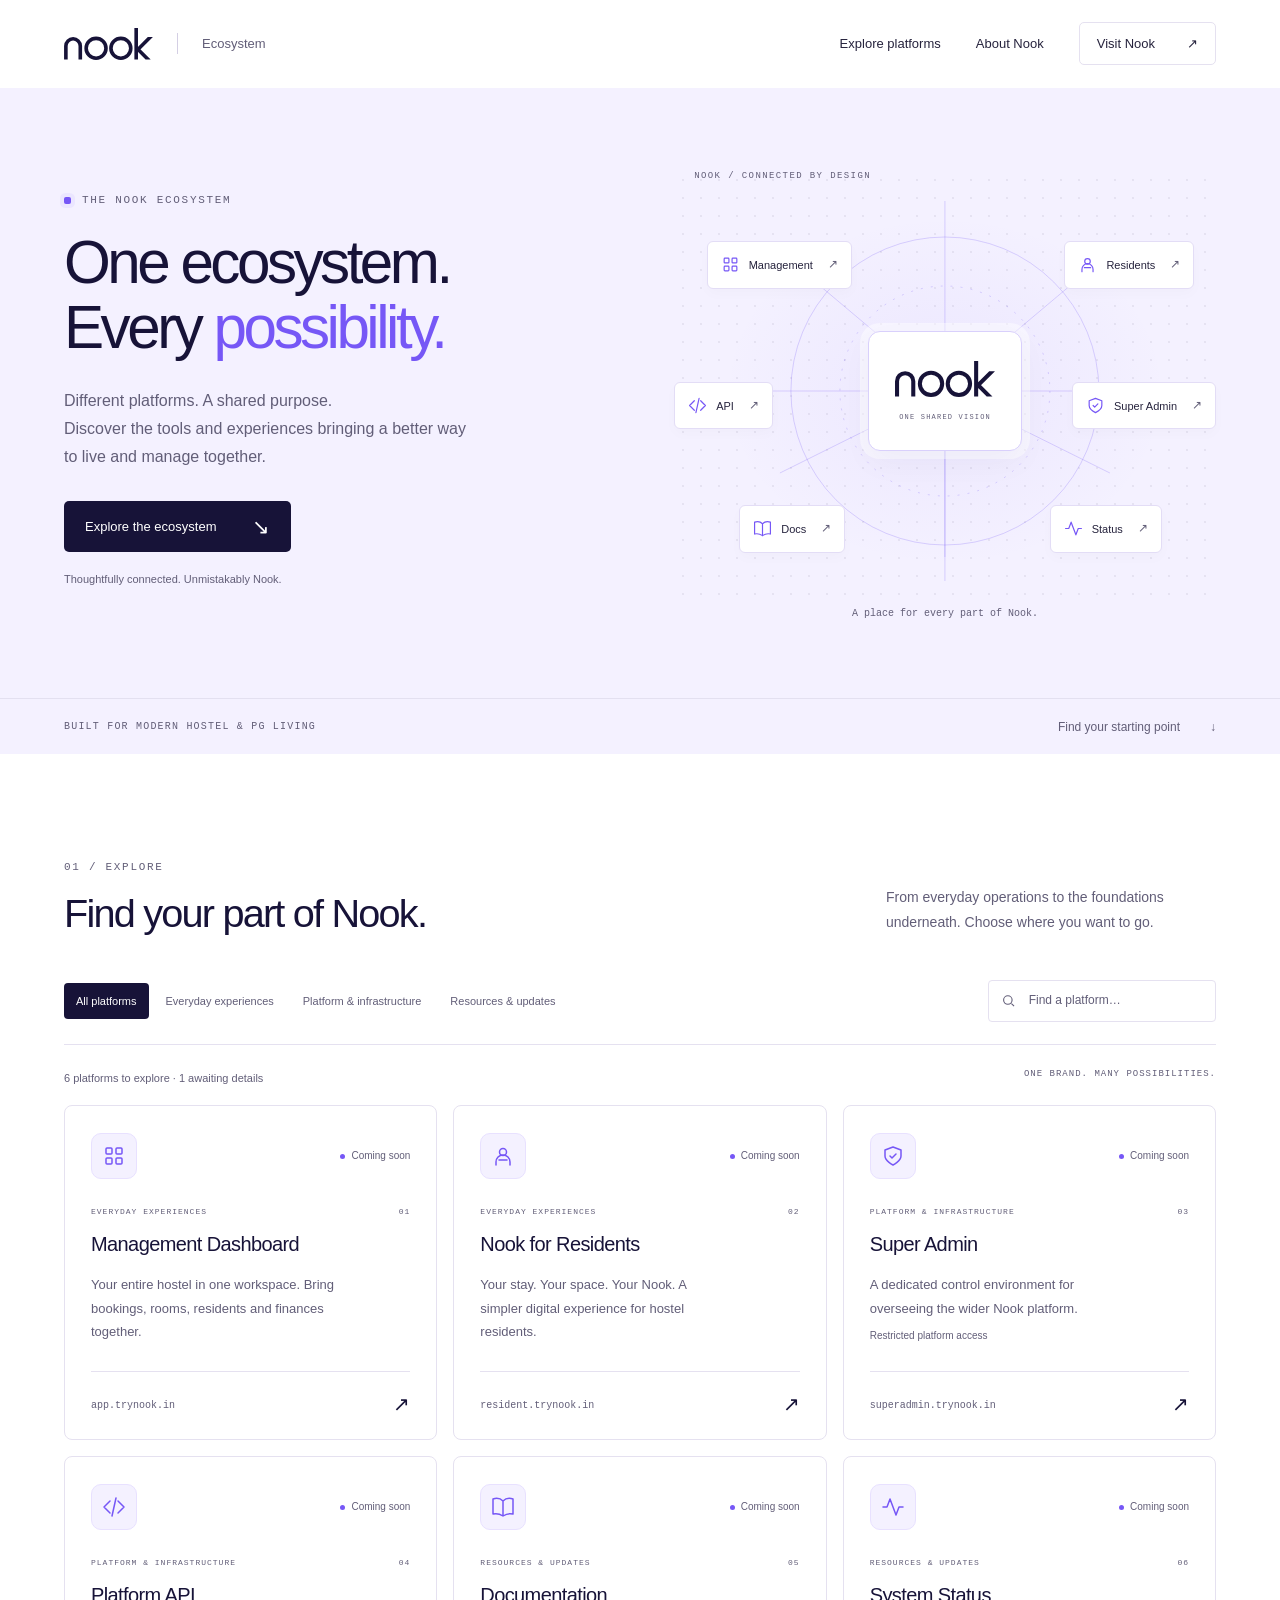
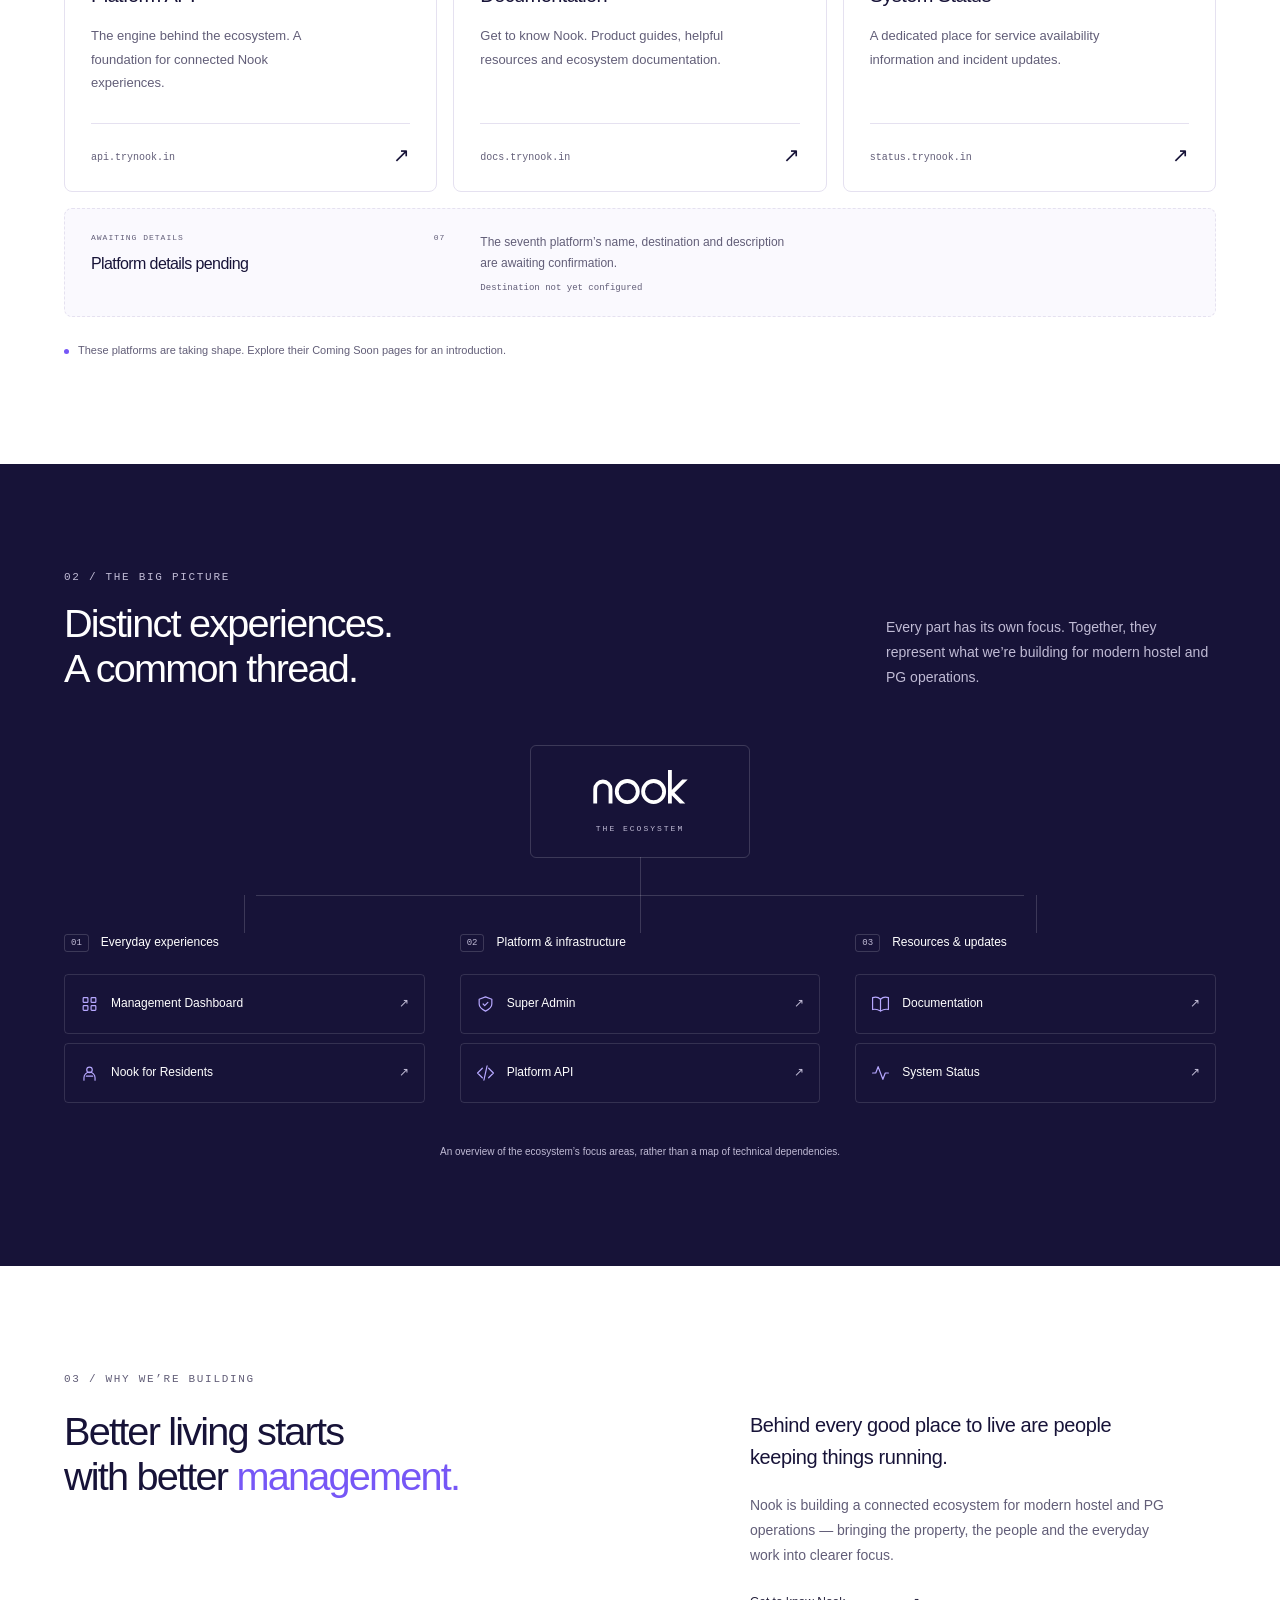
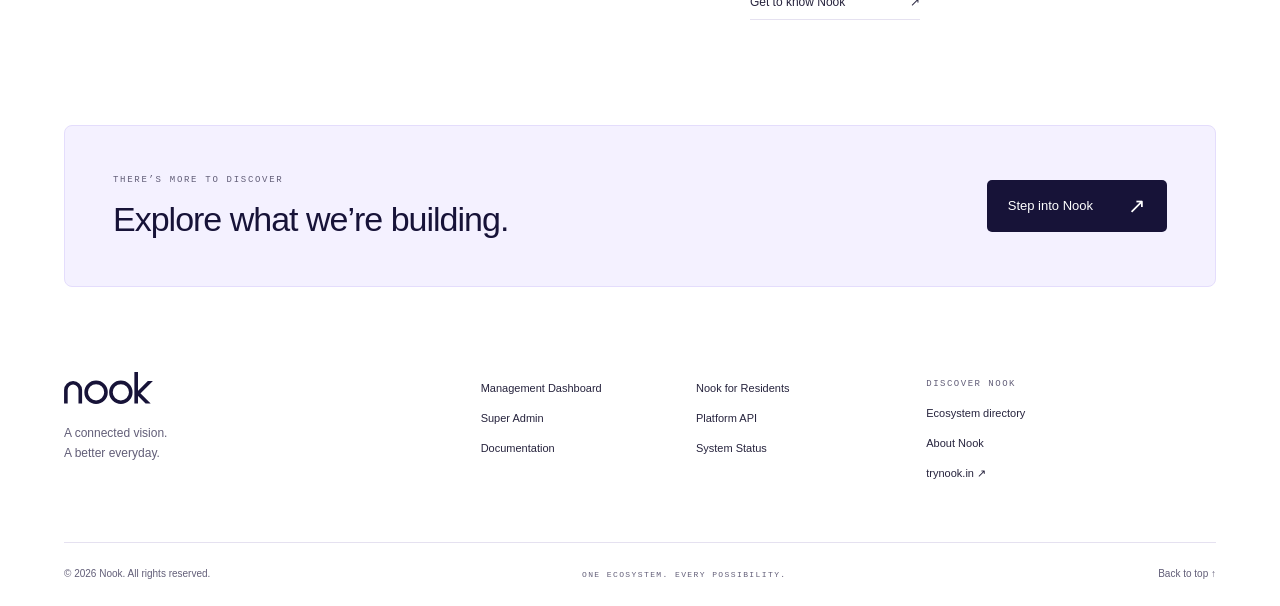
==== ecosystem/mirror/index.html @ c80ea43d "mirror" ====
<!doctype html>
<html lang="en">
<head>
  <meta charset="utf-8">
  <meta name="viewport" content="width=device-width, initial-scale=1">
  <title>Nook Ecosystem — One ecosystem. Every possibility.</title>
  <meta name="description" content="Explore the Nook ecosystem: management, resident experiences, platform infrastructure and resources for modern hostel and PG operations.">
  <meta name="theme-color" content="#F4F1FF">
  <link rel="canonical" href="https://mirror.trynook.in/">
  <link rel="icon" href="/assets/nook-favicon.svg" type="image/svg+xml">
  <link rel="apple-touch-icon" href="/assets/png/nook-favicon-180.png">
  <meta property="og:type" content="website">
  <meta property="og:site_name" content="Nook">
  <meta property="og:title" content="One ecosystem. Every possibility.">
  <meta property="og:description" content="Your gateway to the platforms, tools and experiences that bring Nook together.">
  <meta property="og:url" content="https://mirror.trynook.in/">
  <meta property="og:image" content="https://mirror.trynook.in/assets/png/nook-social-avatar.png">
  <meta property="og:image:width" content="1024">
  <meta property="og:image:height" content="1024">
  <meta property="og:image:alt" content="Nook’s official violet and white monogram">
  <meta name="twitter:card" content="summary">
  <meta name="twitter:title" content="The Nook ecosystem">
  <meta name="twitter:description" content="One destination to explore everything we’re building.">
  <meta name="twitter:image" content="https://mirror.trynook.in/assets/png/nook-social-avatar.png">
  <link rel="stylesheet" href="/ecosystem/mirror/mirror.css">
  <script type="module" src="/ecosystem/mirror/mirror.js"></script>
</head>
<body>
  <a class="skip" href="#main">Skip to content</a>
  <header class="header" id="header">
    <div class="wrap nav-row">
      <a class="brand" href="/" aria-label="Nook ecosystem home"><img src="/assets/svg/nook-logo-primary.svg" alt="nook" width="89" height="32"><span>Ecosystem</span></a>
      <button class="menu-toggle" type="button" aria-expanded="false" aria-controls="navigation">Menu <span aria-hidden="true">+</span></button>
      <nav id="navigation" aria-label="Main navigation">
        <a href="#platforms">Explore platforms</a><a href="#about">About Nook</a>
        <a class="nav-primary" href="https://trynook.in/">Visit Nook <span aria-hidden="true">↗</span></a>
      </nav>
    </div>
  </header>
  <main id="main">
    <section class="hero" aria-labelledby="hero-title">
      <div class="wrap hero-layout">
        <div class="hero-copy">
          <p class="eyebrow"><span class="tiny-mark" aria-hidden="true"></span> THE NOOK ECOSYSTEM</p>
          <h1 id="hero-title">One ecosystem.<br>Every <span>possibility.</span></h1>
          <p class="hero-description">Different platforms. A shared purpose.<br>Discover the tools and experiences bringing a better way to live and manage together.</p>
          <a class="button" href="#platforms">Explore the ecosystem <span aria-hidden="true">↘</span></a>
          <p class="hero-footnote">Thoughtfully connected. Unmistakably Nook.</p>
        </div>
        <div class="atlas" aria-label="Explore Nook platforms">
          <div class="atlas-coordinate" aria-hidden="true">NOOK / CONNECTED BY DESIGN</div>
          <svg class="atlas-lines" viewBox="0 0 540 440" fill="none" aria-hidden="true"><circle cx="270" cy="220" r="154"/><circle cx="270" cy="220" r="105" stroke-dasharray="2 8"/><path d="M270 30v380M45 220h450M270 220 125 98M270 220 415 98M270 220 105 302M270 220 435 302M270 220v166"/></svg>
          <div class="atlas-core"><img src="/assets/svg/nook-logo-primary.svg" alt="nook" width="100" height="36"><span>ONE SHARED VISION</span></div>
          <div id="atlas-nodes"></div>
          <span class="atlas-caption">A place for every part of Nook.</span>
        </div>
      </div>
      <div class="hero-baseline wrap"><span>BUILT FOR MODERN HOSTEL &amp; PG LIVING</span><a href="#platforms">Find your starting point <span aria-hidden="true">↓</span></a></div>
    </section>
    <section class="directory wrap section" id="platforms" aria-labelledby="directory-title">
      <div class="section-heading"><div><p class="eyebrow">01 / EXPLORE</p><h2 id="directory-title">Find your part of Nook.</h2></div><p>From everyday operations to the foundations underneath. Choose where you want to go.</p></div>
      <div class="discovery" id="discovery" hidden>
        <div class="filters" role="group" aria-label="Filter platforms by category" id="filters"></div>
        <div class="search"><svg width="18" height="18" viewBox="0 0 24 24" fill="none" stroke="currentColor" stroke-width="1.7" aria-hidden="true"><circle cx="10.5" cy="10.5" r="6.5"/><path d="m16 16 4 4"/></svg><label class="sr-only" for="search">Search platforms</label><input type="search" id="search" placeholder="Find a platform…" autocomplete="off" maxlength="160"></div>
      </div>
      <div class="directory-meta"><p id="result-count" role="status" aria-live="polite" aria-atomic="true"></p><span>ONE BRAND. MANY POSSIBILITIES.</span></div>
      <div class="platform-grid" id="platform-grid"></div>
      <div class="empty" id="empty" hidden><span class="empty-symbol" aria-hidden="true">⌕</span><h3>No platforms found.</h3><p>Try a different word or explore the full ecosystem.</p><button type="button" id="reset">Clear search &amp; filters <span aria-hidden="true">↗</span></button></div>
      <noscript><p class="noscript-note">Enable JavaScript to explore the searchable directory. You can also <a href="https://trynook.in/">visit the main Nook website</a>.</p></noscript>
      <p class="release-note"><span class="status-dot" aria-hidden="true"></span> These platforms are taking shape. Explore their Coming Soon pages for an introduction.</p>
    </section>
    <section class="overview" aria-labelledby="overview-title">
      <div class="wrap section">
        <div class="section-heading"><div><p class="eyebrow">02 / THE BIG PICTURE</p><h2 id="overview-title">Distinct experiences.<br>A common thread.</h2></div><p>Every part has its own focus. Together, they represent what we’re building for modern hostel and PG operations.</p></div>
        <div class="ecosystem-tree"><div class="tree-root"><img src="/assets/nook-logo-white.svg" alt="nook" width="95" height="34"><span>THE ECOSYSTEM</span></div><div class="tree-groups" id="tree-groups"></div></div>
        <p class="overview-note">An overview of the ecosystem’s focus areas, rather than a map of technical dependencies.</p>
      </div>
    </section>
    <section class="about wrap section" id="about" aria-labelledby="about-title">
      <div><p class="eyebrow">03 / WHY WE’RE BUILDING</p><h2 id="about-title">Better living starts<br>with better <span>management.</span></h2></div>
      <div class="about-copy"><p>Behind every good place to live are people keeping things running.</p><p>Nook is building a connected ecosystem for modern hostel and PG operations — bringing the property, the people and the everyday work into clearer focus.</p><a class="text-link" href="https://trynook.in/about.html">Get to know Nook <span aria-hidden="true">↗</span></a></div>
    </section>
    <section class="closing wrap" aria-labelledby="closing-title"><div class="closing-inner"><div><p class="eyebrow">THERE’S MORE TO DISCOVER</p><h2 id="closing-title">Explore what we’re building.</h2></div><a class="button" href="https://trynook.in/">Step into Nook <span aria-hidden="true">↗</span></a></div></section>
  </main>
  <footer class="footer wrap"><div class="footer-top"><div class="footer-brand"><a href="https://trynook.in/" aria-label="Visit Nook"><img src="/assets/svg/nook-logo-primary.svg" alt="nook" width="89" height="32"></a><p>A connected vision.<br>A better everyday.</p></div><nav class="footer-directory" aria-label="Ecosystem platforms" id="footer-links"></nav><nav class="footer-main" aria-label="About Nook"><span>DISCOVER NOOK</span><a href="#platforms">Ecosystem directory</a><a href="https://trynook.in/about.html">About Nook</a><a href="https://trynook.in/">trynook.in ↗</a></nav></div><div class="footer-bottom"><p>© <span id="year"></span> Nook. All rights reserved.</p><span>ONE ECOSYSTEM. EVERY POSSIBILITY.</span><a href="#main">Back to top ↑</a></div></footer>
</body>
</html>
---- ecosystem/mirror/mirror.css ----
:root{--indigo:#171338;--violet:#7657F6;--lavender:#F4F1FF;--white:#FFFFFF;--text:#26233D;--muted:#625e78;--line:#e5e1f0;--mono:ui-monospace,SFMono-Regular,Consolas,monospace;--sans:Inter,-apple-system,BlinkMacSystemFont,"Segoe UI",sans-serif;--gutter:clamp(22px,5vw,80px)}
*{box-sizing:border-box}html{scroll-behavior:smooth;scroll-padding-top:110px}body{margin:0;color:var(--text);background:var(--white);font-family:var(--sans);font-size:15px;line-height:1.65;-webkit-font-smoothing:antialiased}h1,h2,h3,p{margin:0}a{color:inherit;text-decoration:none}button,input{font:inherit}button,a,input{-webkit-tap-highlight-color:transparent}button{cursor:pointer}svg,img{display:block;max-width:100%}button{color:inherit}a:focus-visible,button:focus-visible,input:focus-visible{outline:3px solid var(--violet);outline-offset:5px}[hidden]{display:none!important}::selection{background:var(--violet);color:white}.wrap{max-width:1440px;padding-inline:var(--gutter);margin-inline:auto}.section{padding-block:105px}.eyebrow{font:500 11px/1.5 var(--mono);letter-spacing:1.7px;color:var(--muted);margin-bottom:22px}h2{font-size:clamp(30px,3.1vw,45px);line-height:1.13;letter-spacing:-1.8px;font-weight:500;color:var(--indigo)}.sr-only{position:absolute;width:1px;height:1px;overflow:hidden;clip-path:inset(50%);white-space:nowrap}.skip{position:fixed;top:10px;left:15px;padding:12px 20px;z-index:100;background:white;transform:translateY(-150%)}.skip:focus{transform:none}.scroll-sentinel{position:absolute;top:20px;width:1px;height:1px;pointer-events:none}.header{height:88px;position:sticky;top:0;background:white;z-index:20;border-bottom:1px solid transparent;transition:box-shadow .25s,border-color .25s}.header.scrolled{border-color:var(--line);box-shadow:0 4px 24px #17133808}.nav-row{height:100%;display:flex;align-items:center;justify-content:space-between;gap:24px}.brand{display:flex;align-items:center;gap:24px;flex-shrink:0}.brand img{width:89px;height:32px}.brand>span{border-left:1px solid #d4cfe4;padding-left:24px;font-size:13px;color:var(--muted)}.header nav{display:flex;align-items:center;gap:35px;font-size:13px;font-weight:500}.header nav>a:hover{color:var(--violet)}.nav-primary{display:flex;align-items:center;gap:32px;padding:10px 17px;border:1px solid var(--line);border-radius:5px}.menu-toggle{display:none}.hero{background:var(--lavender);position:relative}.hero-layout{display:grid;grid-template-columns:1.08fr 1fr;align-items:center;min-height:610px;gap:25px;padding-top:60px;padding-bottom:65px}.hero-copy{position:relative;z-index:1}.hero .eyebrow{display:flex;align-items:center;gap:11px}.tiny-mark{width:7px;height:7px;background:var(--violet);border-radius:2px;box-shadow:0 0 0 4px #7657f612}h1{font-size:clamp(45px,4.7vw,69px);font-weight:500;letter-spacing:-3.5px;line-height:1.08;color:var(--indigo)}h1 span{color:var(--violet)}.hero-description{color:var(--muted);font-size:16px;line-height:1.75;max-width:410px;margin-top:26px}.button{display:inline-flex;align-items:center;justify-content:space-between;gap:35px;padding:15px 21px;color:white;background:var(--indigo);border-radius:5px;font-size:13px;font-weight:500;transition:background .2s,transform .2s}.button:hover{background:var(--violet);transform:translateY(-2px)}.button>span{font-size:21px;line-height:1}.hero .button{margin-top:30px}.hero-footnote{font-size:11px;color:var(--muted);margin-top:18px}.hero-baseline{display:flex;align-items:center;justify-content:space-between;padding-block:20px;border-top:1px solid #17133813;font:10px/1.5 var(--mono);letter-spacing:1.2px;color:var(--muted)}.hero-baseline a{font:12px var(--sans);letter-spacing:0;display:flex;gap:30px}.atlas{position:relative;min-width:0;width:100%;height:440px;background-image:radial-gradient(#17133825 .6px,transparent .8px);background-size:18px 18px;isolation:isolate}.atlas:before{content:"";position:absolute;inset:30px;background:radial-gradient(ellipse,#7657f612,transparent 65%);z-index:-1}.atlas-coordinate{position:absolute;top:0;left:20px;font:9px var(--mono);letter-spacing:1.4px;color:var(--muted)}.atlas-lines{position:absolute;inset:0;width:100%;height:100%;stroke:#7657f63d;stroke-width:1}.atlas-core{position:absolute;left:50%;top:50%;transform:translate(-50%,-50%);width:154px;height:120px;display:flex;flex-direction:column;align-items:center;justify-content:center;background:#fff;border:1px solid #d9d0fc;border-radius:12px;box-shadow:0 12px 32px #17133809,0 0 0 8px #ffffff70;gap:16px}.atlas-core span{font:7px var(--mono);letter-spacing:1.2px;color:var(--muted)}.atlas-node{position:absolute;display:flex;align-items:center;gap:9px;background:white;padding:13px;border:1px solid #e3ddf6;border-radius:6px;box-shadow:0 5px 13px #17133805;font-size:11px;transition:transform .25s,border-color .25s,box-shadow .25s;white-space:nowrap}.atlas-node svg{color:var(--violet);width:19px;height:19px}.atlas-node:hover{transform:translateY(-4px);border-color:var(--violet);box-shadow:0 8px 24px #7657f618}.node-arrow{color:var(--muted);font-size:12px;margin-left:6px}.node-app{top:16%;left:6%}.node-resident{top:16%;right:4%}.node-superadmin{top:48%;right:0}.node-api{top:48%;left:0}.node-docs{top:76%;left:12%}.node-status{top:76%;right:10%}.atlas-caption{position:absolute;bottom:-8px;left:0;right:0;text-align:center;font:10px var(--mono);color:var(--muted)}.section-heading{display:flex;align-items:flex-end;justify-content:space-between;gap:40px;margin-bottom:45px}.section-heading>p{max-width:330px;color:var(--muted);font-size:14px;line-height:1.8}.section-heading .eyebrow{margin-bottom:15px}.discovery{display:flex;gap:20px;justify-content:space-between;border-bottom:1px solid var(--line);padding-bottom:22px;align-items:center}.filters{display:flex;gap:5px;flex-wrap:wrap}.filters button{border:0;background:none;padding:9px 12px;border-radius:4px;font-size:11px;color:var(--muted);transition:background .2s}.filters button:hover{background:var(--lavender)}.filters button[aria-pressed=true]{background:var(--indigo);color:white}.search{display:flex;align-items:center;gap:10px;border:1px solid var(--line);padding:9px 12px;border-radius:4px;color:var(--muted);width:228px;flex-shrink:0}.search:focus-within{border-color:var(--violet)}.search input{width:100%;min-width:0;background:none;border:0;outline:none;font-size:12px;color:var(--text)}.search input:focus-visible{outline:none}.search input::placeholder{color:var(--muted)}.directory-meta{display:flex;justify-content:space-between;gap:15px;margin-block:24px 18px;color:var(--muted);font-size:11px}.directory-meta>span{font:9px var(--mono);letter-spacing:1px}.platform-grid{display:grid;grid-template-columns:repeat(3,minmax(0,1fr));gap:16px}.platform-card{border:1px solid var(--line);border-radius:8px;padding:27px 26px 0;display:flex;flex-direction:column;position:relative;transition:border-color .25s,box-shadow .25s,transform .25s;background:white}.platform-card:has(a):hover,.platform-card:focus-within{border-color:#c3b3ff;box-shadow:0 10px 32px #17133808;transform:translateY(-3px)}.card-top{display:flex;align-items:center;justify-content:space-between;gap:15px;margin-bottom:27px}.platform-icon{display:grid;place-items:center;width:46px;height:46px;background:var(--lavender);color:var(--violet);border:1px solid #e8e1ff;border-radius:10px}.status{font-size:10px;color:var(--muted);display:flex;align-items:center;gap:6px}.status-dot{width:5px;height:5px;display:inline-block;border-radius:50%;background:var(--violet);flex-shrink:0}.card-category{display:flex;justify-content:space-between;font:8px/1.5 var(--mono);letter-spacing:1px;text-transform:uppercase;color:var(--muted);margin-bottom:10px}.card-category>span{color:var(--muted)}.platform-card h3{font-size:20px;font-weight:500;letter-spacing:-.6px;color:var(--indigo);margin-bottom:12px}.card-description{font-size:13px;color:var(--muted);line-height:1.8;margin-bottom:28px;max-width:34ch}.card-bottom{margin-top:auto;border-top:1px solid var(--line);font:10px var(--mono);color:var(--muted)}.platform-link{display:flex;align-items:center;justify-content:space-between;gap:10px;min-height:67px}.platform-link:after{content:"";position:absolute;inset:0}.card-arrow{font-size:20px;line-height:1;color:var(--indigo);transition:transform .2s}.platform-link:hover .card-arrow{transform:translate(2px,-2px);color:var(--violet)}.access-note{font-size:10px;margin-top:-20px;margin-bottom:15px;color:var(--muted)}.pending-card{grid-column:1/-1;display:grid;grid-template-columns:1fr 2fr;column-gap:35px;padding:23px 26px;background:#faf9fe;border-style:dashed;transform:none}.pending-card .card-top{display:none}.pending-card .card-category{grid-column:1;margin:0 0 7px}.pending-card h3{grid-column:1;font-size:16px;margin:0}.pending-card .card-description{grid-column:2;grid-row:1/3;margin:0;max-width:48ch;font-size:12px}.pending-card .card-bottom{grid-column:2;border:0;margin-top:6px;font-size:9px}.release-note{display:flex;align-items:baseline;gap:9px;font-size:11px;color:var(--muted);margin-top:24px}.empty{text-align:center;padding:60px 20px;background:var(--lavender);border-radius:6px}.empty-symbol{font-size:40px;color:var(--violet)}.empty h3{font-size:24px;font-weight:500}.empty p{color:var(--muted);margin-block:10px 20px}.empty button{border:0;background:none;text-decoration:underline;text-underline-offset:4px}.overview{background:var(--indigo);color:white}.overview h2{color:white}.overview .eyebrow,.overview .section-heading>p{color:#c0bbd5}.ecosystem-tree{padding-top:10px}.tree-root{width:220px;margin:auto;display:flex;flex-direction:column;align-items:center;padding:24px;gap:20px;border:1px solid #ffffff29;border-radius:6px;position:relative}.tree-root span{font:8px var(--mono);letter-spacing:2px;color:#c0bbd5}.tree-root:after{content:"";position:absolute;top:100%;height:38px;width:1px;background:#ffffff29}.tree-groups{display:grid;grid-template-columns:repeat(3,minmax(0,1fr));gap:35px;margin-top:75px;position:relative}.tree-groups:before{content:"";height:1px;background:#ffffff29;position:absolute;top:-38px;left:16.67%;right:16.67%}.tree-group{position:relative}.tree-group:before{content:"";position:absolute;height:38px;width:1px;top:-38px;left:50%;background:#ffffff29}.tree-group h3{font-size:12px;font-weight:400;display:flex;align-items:center;gap:12px;margin-bottom:21px}.tree-group h3>span{font:9px var(--mono);color:#c0bbd5;border:1px solid #ffffff29;padding:3px 6px;border-radius:3px}.tree-group a{display:flex;align-items:center;gap:12px;padding:17px 15px;border:1px solid #ffffff20;border-radius:4px;font-size:12px;margin-bottom:9px;transition:background .2s}.tree-group a:hover{background:#ffffff0f}.tree-group a svg{width:19px;color:#b7a8ff}.tree-group a>span:last-child{margin-left:auto;color:#c0bbd5}.overview-note{font-size:10px;text-align:center;color:#c0bbd5;margin-top:32px}.about{display:grid;grid-template-columns:1.3fr 1fr;gap:80px;align-items:start}.about h2 span{color:var(--violet)}.about-copy{padding-top:38px;max-width:420px}.about-copy>p:first-child{font-size:20px;line-height:1.6;letter-spacing:-.4px;color:var(--indigo);margin-bottom:20px}.about-copy>p{color:var(--muted);font-size:14px;line-height:1.8}.text-link{display:inline-flex;justify-content:space-between;gap:65px;font-size:12px;margin-top:25px;padding-bottom:6px;border-bottom:1px solid var(--line)}.text-link:hover{color:var(--violet)}.closing-inner{border:1px solid #e4ddfc;border-radius:8px;background:var(--lavender);padding:48px;display:flex;align-items:center;justify-content:space-between;gap:30px}.closing .eyebrow{margin-bottom:12px;font-size:9px}.closing h2{font-size:34px;letter-spacing:-1px}.closing .button{flex-shrink:0}.footer{padding-top:85px}.footer-top{display:grid;grid-template-columns:1.3fr 1.4fr 1fr;gap:40px;padding-bottom:60px}.footer-brand p{color:var(--muted);font-size:12px;margin-top:20px}.footer-directory{display:grid;grid-template-columns:1fr 1fr;gap:12px 25px;align-content:start;padding-top:7px;font-size:11px}.footer-main{display:flex;flex-direction:column;align-items:flex-start;gap:12px;font-size:11px;padding-top:7px}.footer-main>span{font:9px var(--mono);letter-spacing:1.5px;color:var(--muted);margin-bottom:3px}.footer a:hover{color:var(--violet)}.footer-bottom{display:flex;justify-content:space-between;gap:25px;padding-block:23px;border-top:1px solid var(--line);font-size:10px;color:var(--muted)}.footer-bottom>span{font:8px var(--mono);letter-spacing:1.4px;padding-top:4px}.noscript-note{padding:30px;background:var(--lavender)}
@media(min-width:1500px){.hero-layout{min-height:660px}.atlas{height:470px}}
@media(max-width:1100px){.hero-layout{gap:10px;min-height:560px}h1{font-size:51px;letter-spacing:-2.7px}.atlas-node{padding:10px;gap:6px;font-size:10px}.atlas-node .node-arrow{display:none}.atlas-core{width:130px;height:110px}.discovery{flex-direction:column;align-items:stretch}.search{width:100%}.filters{gap:8px}.platform-card{padding:23px 20px 0}.platform-card h3{font-size:18px}.card-top{gap:8px}.status{font-size:9px}.pending-card{padding:23px}.section-heading>p{max-width:290px}.about{gap:45px}.closing-inner{padding:35px}.closing h2{font-size:29px}.tree-groups{gap:20px}.tree-group h3{font-size:10px}}
@media(max-width:760px){:root{--gutter:24px}.header{height:74px}.brand{gap:16px}.brand>span{padding-left:16px;font-size:11px}.brand img{width:76px;height:28px}.menu-toggle{display:flex;align-items:center;gap:12px;border:1px solid var(--line);border-radius:4px;background:white;font-size:11px;padding:8px 12px}.menu-toggle>span{font-size:18px}.menu-toggle[aria-expanded=true]>span{transform:rotate(45deg)}.header nav{display:none;position:absolute;top:73px;left:0;right:0;background:white;padding:22px var(--gutter);border-bottom:1px solid var(--line);box-shadow:0 15px 20px #1713380a;align-items:stretch;gap:22px}.header nav.is-open{display:flex;flex-direction:column}.nav-primary{justify-content:space-between}.hero-layout{grid-template-columns:1fr;padding-top:54px;padding-bottom:30px;gap:35px}.hero-copy{max-width:530px}h1{font-size:clamp(43px,8vw,60px);letter-spacing:-2.6px}.hero-description{font-size:14px;max-width:360px;margin-top:22px}.hero .button{margin-top:24px}.hero-footnote{font-size:10px}.hero .eyebrow{font-size:9px}.atlas{max-width:540px;justify-self:center;height:350px}.atlas-coordinate{font-size:8px}.atlas-core{width:140px;height:104px}.atlas-core img{width:87px}.atlas-node{font-size:11px}.node-app,.node-resident{top:15%}.node-docs,.node-status{top:77%}.hero-baseline>span{font-size:8px;letter-spacing:.8px;max-width:160px}.hero-baseline a{font-size:10px;gap:15px}.section{padding-block:65px}.section-heading{align-items:flex-start;flex-direction:column;gap:20px;margin-bottom:30px}.section-heading>p{max-width:440px;font-size:13px}h2{font-size:34px;letter-spacing:-1.3px}.section-heading .eyebrow{font-size:9px}.platform-grid{grid-template-columns:repeat(2,minmax(0,1fr));gap:12px}.filters{gap:5px}.filters button{font-size:10px;padding:9px 10px}.card-top{flex-wrap:wrap;margin-bottom:22px}.platform-card{padding:22px 18px 0}.platform-card h3{font-size:18px}.card-category{font-size:7px;letter-spacing:.6px}.card-description{font-size:12px}.platform-link{font-size:9px;min-height:60px}.pending-card{padding:22px;display:block}.pending-card .card-category{margin-bottom:8px}.pending-card h3{margin-bottom:10px}.pending-card .card-description{max-width:none}.pending-card .card-bottom{margin-top:10px}.directory-meta>span{display:none}.tree-groups{gap:14px}.tree-group h3{font-size:10px;flex-direction:column;align-items:flex-start;min-height:63px;gap:8px}.tree-group a{padding:12px 10px;font-size:10px;gap:8px}.tree-group a svg{width:16px;flex-shrink:0}.tree-group a>span:last-child{display:none}.overview-note{line-height:1.8}.about{grid-template-columns:1fr;gap:24px}.about-copy{padding-top:0;max-width:none}.about-copy>p:first-child{font-size:18px;max-width:360px}.closing-inner{padding:30px;display:block}.closing h2{font-size:30px}.closing .button{margin-top:25px}.footer{padding-top:55px}.footer-top{grid-template-columns:1fr 1fr;gap:36px 24px;padding-bottom:35px}.footer-brand{grid-column:1/-1;display:flex;align-items:center;justify-content:space-between}.footer-brand p{margin:0;font-size:10px}.footer-directory{display:flex;flex-direction:column}.footer-main{font-size:11px}.footer-bottom{flex-wrap:wrap;gap:15px;font-size:9px}.footer-bottom>span{display:none}}
@media(max-width:440px){.platform-grid{grid-template-columns:1fr}.platform-card{padding:24px 24px 0}.card-top{flex-wrap:nowrap}.platform-card h3{font-size:22px}.card-category{font-size:8px}.card-description{font-size:13px;max-width:none}.platform-link{font-size:10px}.status{font-size:10px}.pending-card{padding:24px}.pending-card h3{font-size:18px}.atlas{height:330px}.atlas-node{padding:9px;font-size:10px;gap:6px}.atlas-node svg{width:17px}.atlas-core{width:116px;height:95px}.atlas-core img{width:76px}.atlas-core span{font-size:6px}.node-app{left:0}.node-resident{right:0}.node-docs{left:5%}.node-status{right:4%}.tree-groups{grid-template-columns:1fr;gap:20px;margin-top:38px;padding-left:24px;border-left:1px solid #ffffff29}.tree-groups:before{display:none}.tree-group:before{top:20px;left:-24px;width:15px;height:1px}.tree-group h3{min-height:0;flex-direction:row;align-items:center;font-size:12px;margin-bottom:14px}.tree-group a{font-size:12px;padding:16px}.tree-group a>span:last-child{display:block}.tree-root{margin-left:0}.tree-root:after{left:-1px}.hero-baseline>span{font-size:7px}.hero-baseline a{font-size:9px}.overview .section-heading{margin-bottom:34px}}
@media(prefers-reduced-motion:reduce){html{scroll-behavior:auto}*,*:before,*:after{transition:none!important;animation:none!important}.button:hover,.platform-card:hover,.platform-card:focus-within,.atlas-node:hover{transform:none}}
@media print{.header,.discovery,.atlas,.closing,.footer-bottom{display:none}.section{padding-block:30px}.hero-layout{display:block;min-height:0}.overview{background:white;color:var(--text)}.overview h2{color:var(--indigo)}.platform-card{break-inside:avoid}.platform-grid{grid-template-columns:repeat(2,1fr)}.tree-group a,.overview .eyebrow,.overview .section-heading>p,.overview-note{color:var(--text)}}
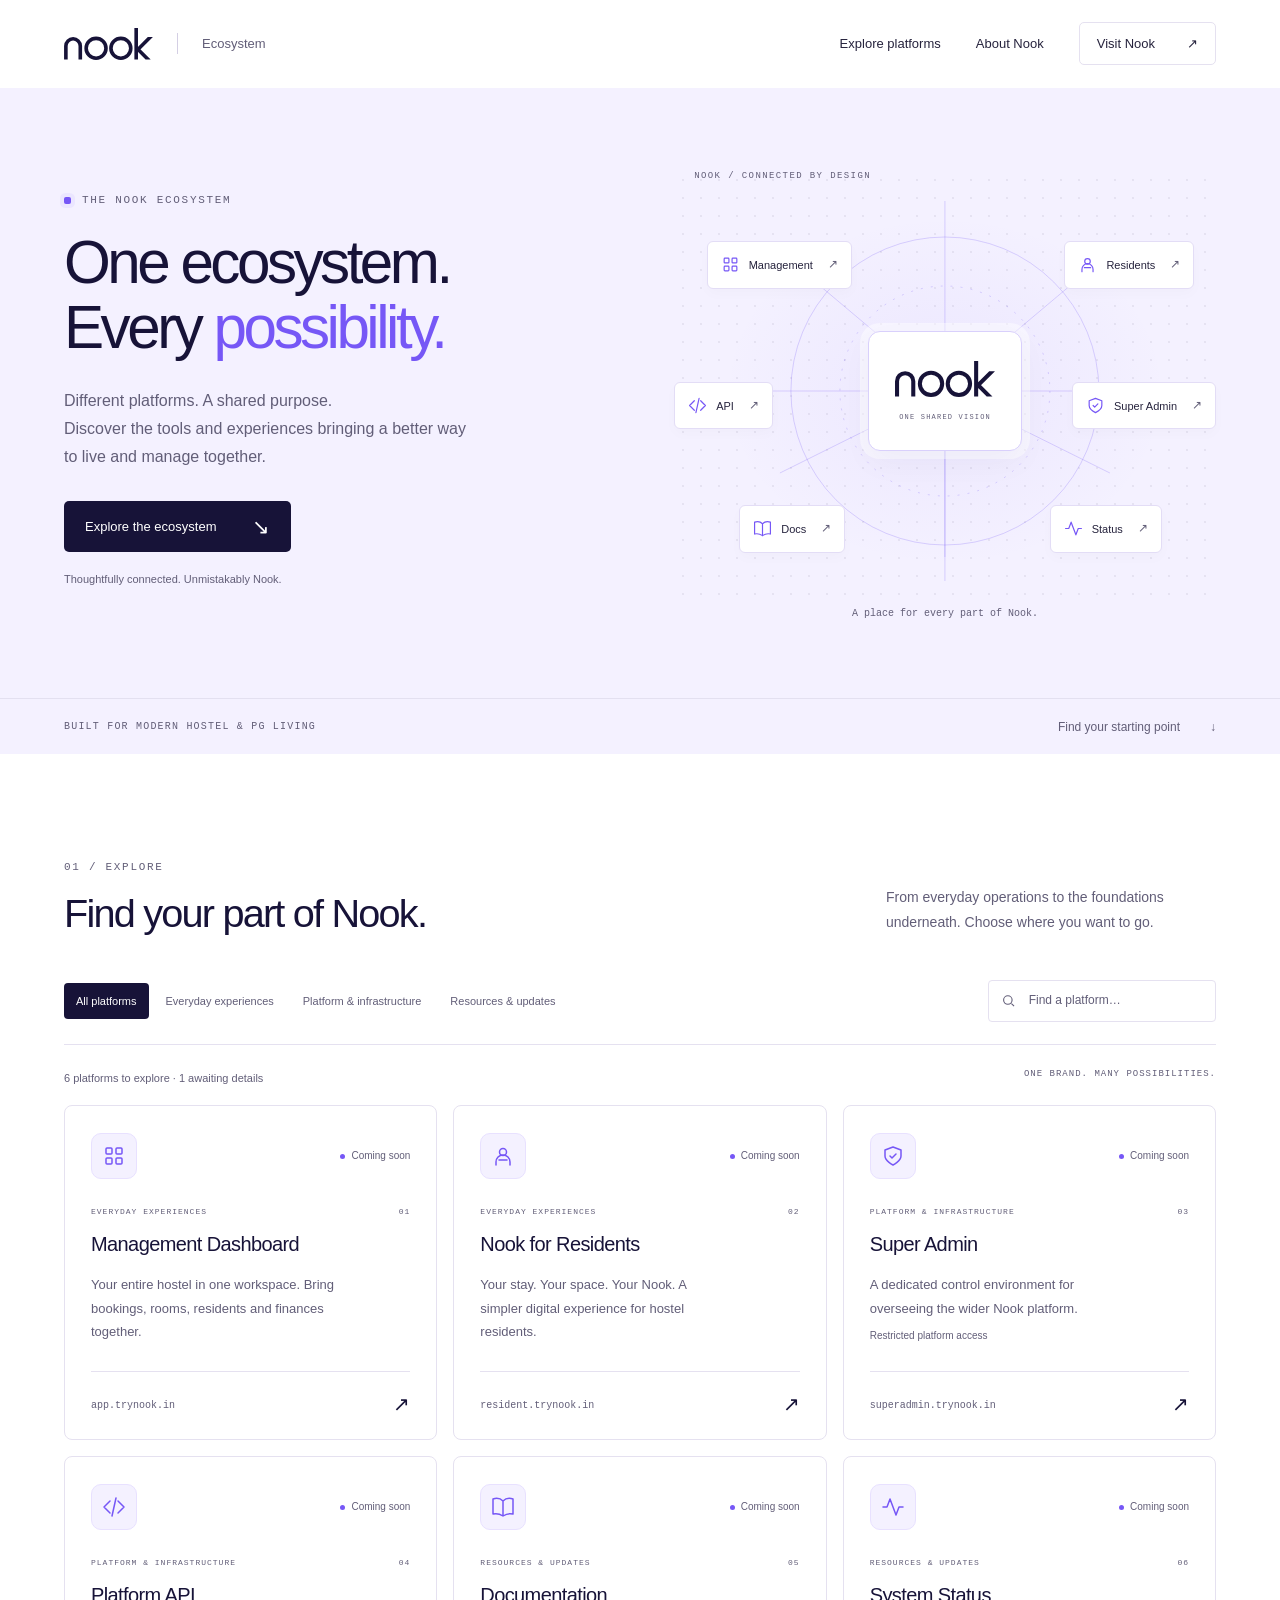
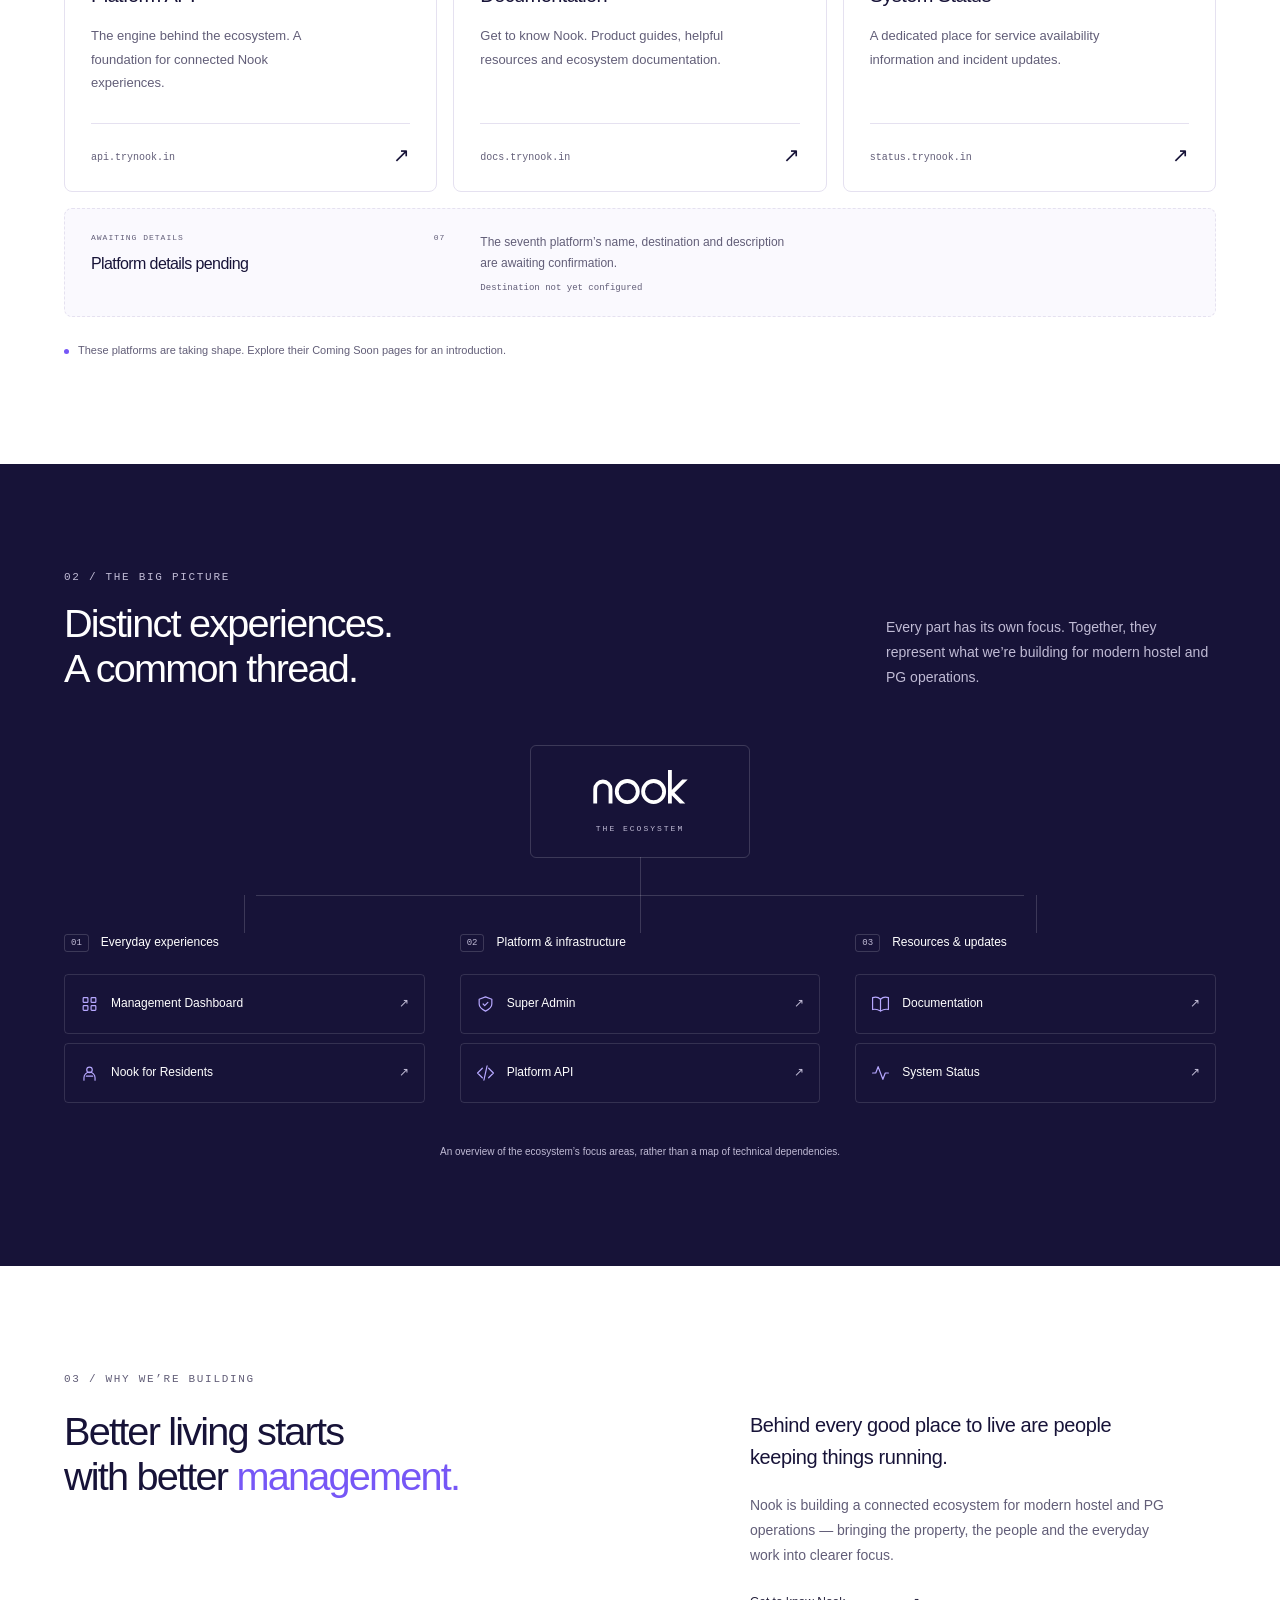
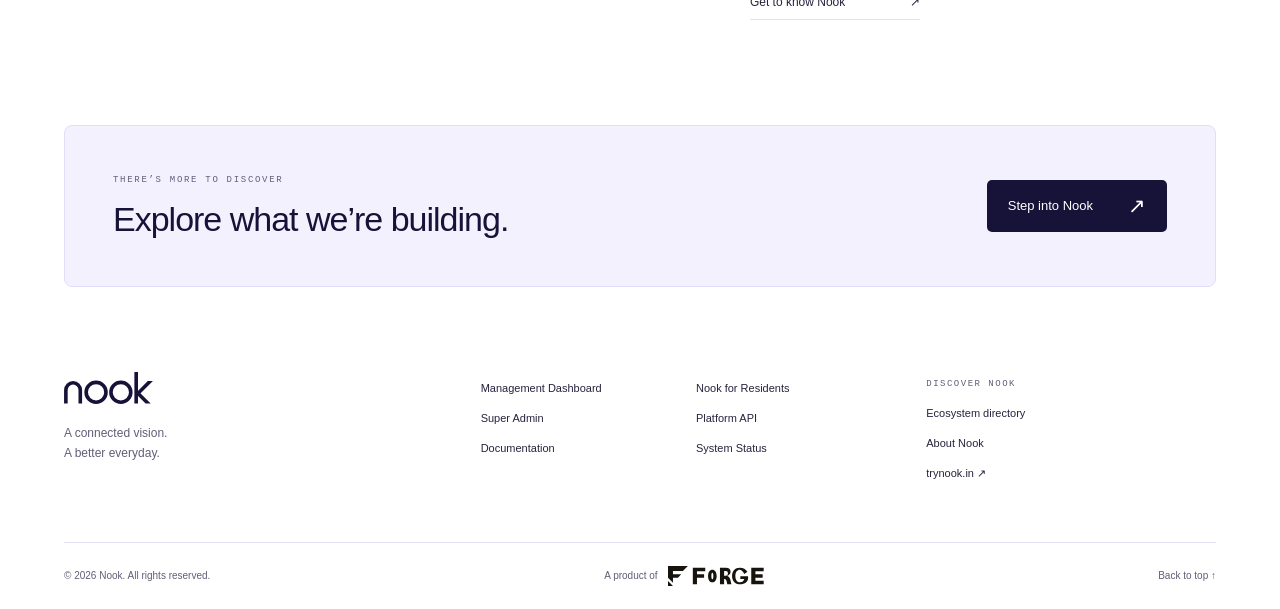
==== commit fe0f08fe: "logo" ====
--- a/ecosystem/mirror/index.html
+++ b/ecosystem/mirror/index.html
@@ -82,6 +82,6 @@
     </section>
     <section class="closing wrap" aria-labelledby="closing-title"><div class="closing-inner"><div><p class="eyebrow">THERE’S MORE TO DISCOVER</p><h2 id="closing-title">Explore what we’re building.</h2></div><a class="button" href="https://trynook.in/">Step into Nook <span aria-hidden="true">↗</span></a></div></section>
   </main>
-  <footer class="footer wrap"><div class="footer-top"><div class="footer-brand"><a href="https://trynook.in/" aria-label="Visit Nook"><img src="/assets/svg/nook-logo-primary.svg" alt="nook" width="89" height="32"></a><p>A connected vision.<br>A better everyday.</p></div><nav class="footer-directory" aria-label="Ecosystem platforms" id="footer-links"></nav><nav class="footer-main" aria-label="About Nook"><span>DISCOVER NOOK</span><a href="#platforms">Ecosystem directory</a><a href="https://trynook.in/about.html">About Nook</a><a href="https://trynook.in/">trynook.in ↗</a></nav></div><div class="footer-bottom"><p>© <span id="year"></span> Nook. All rights reserved.</p><span>ONE ECOSYSTEM. EVERY POSSIBILITY.</span><a href="#main">Back to top ↑</a></div></footer>
+  <footer class="footer wrap"><div class="footer-top"><div class="footer-brand"><a href="https://trynook.in/" aria-label="Visit Nook"><img src="/assets/svg/nook-logo-primary.svg" alt="nook" width="89" height="32"></a><p>A connected vision.<br>A better everyday.</p></div><nav class="footer-directory" aria-label="Ecosystem platforms" id="footer-links"></nav><nav class="footer-main" aria-label="About Nook"><span>DISCOVER NOOK</span><a href="#platforms">Ecosystem directory</a><a href="https://trynook.in/about.html">About Nook</a><a href="https://trynook.in/">trynook.in ↗</a></nav></div><div class="footer-bottom"><p>© <span id="year"></span> Nook. All rights reserved.</p><p class="forge-credit">A product of <img src="/assets/forge/FORGE-horizontal.svg" alt="FORGE" width="97" height="20" loading="lazy"></p><a href="#main">Back to top ↑</a></div></footer>
 </body>
 </html>
--- a/ecosystem/mirror/mirror.css
+++ b/ecosystem/mirror/mirror.css
@@ -1,8 +1,1714 @@
-:root{--indigo:#171338;--violet:#7657F6;--lavender:#F4F1FF;--white:#FFFFFF;--text:#26233D;--muted:#625e78;--line:#e5e1f0;--mono:ui-monospace,SFMono-Regular,Consolas,monospace;--sans:Inter,-apple-system,BlinkMacSystemFont,"Segoe UI",sans-serif;--gutter:clamp(22px,5vw,80px)}
-*{box-sizing:border-box}html{scroll-behavior:smooth;scroll-padding-top:110px}body{margin:0;color:var(--text);background:var(--white);font-family:var(--sans);font-size:15px;line-height:1.65;-webkit-font-smoothing:antialiased}h1,h2,h3,p{margin:0}a{color:inherit;text-decoration:none}button,input{font:inherit}button,a,input{-webkit-tap-highlight-color:transparent}button{cursor:pointer}svg,img{display:block;max-width:100%}button{color:inherit}a:focus-visible,button:focus-visible,input:focus-visible{outline:3px solid var(--violet);outline-offset:5px}[hidden]{display:none!important}::selection{background:var(--violet);color:white}.wrap{max-width:1440px;padding-inline:var(--gutter);margin-inline:auto}.section{padding-block:105px}.eyebrow{font:500 11px/1.5 var(--mono);letter-spacing:1.7px;color:var(--muted);margin-bottom:22px}h2{font-size:clamp(30px,3.1vw,45px);line-height:1.13;letter-spacing:-1.8px;font-weight:500;color:var(--indigo)}.sr-only{position:absolute;width:1px;height:1px;overflow:hidden;clip-path:inset(50%);white-space:nowrap}.skip{position:fixed;top:10px;left:15px;padding:12px 20px;z-index:100;background:white;transform:translateY(-150%)}.skip:focus{transform:none}.scroll-sentinel{position:absolute;top:20px;width:1px;height:1px;pointer-events:none}.header{height:88px;position:sticky;top:0;background:white;z-index:20;border-bottom:1px solid transparent;transition:box-shadow .25s,border-color .25s}.header.scrolled{border-color:var(--line);box-shadow:0 4px 24px #17133808}.nav-row{height:100%;display:flex;align-items:center;justify-content:space-between;gap:24px}.brand{display:flex;align-items:center;gap:24px;flex-shrink:0}.brand img{width:89px;height:32px}.brand>span{border-left:1px solid #d4cfe4;padding-left:24px;font-size:13px;color:var(--muted)}.header nav{display:flex;align-items:center;gap:35px;font-size:13px;font-weight:500}.header nav>a:hover{color:var(--violet)}.nav-primary{display:flex;align-items:center;gap:32px;padding:10px 17px;border:1px solid var(--line);border-radius:5px}.menu-toggle{display:none}.hero{background:var(--lavender);position:relative}.hero-layout{display:grid;grid-template-columns:1.08fr 1fr;align-items:center;min-height:610px;gap:25px;padding-top:60px;padding-bottom:65px}.hero-copy{position:relative;z-index:1}.hero .eyebrow{display:flex;align-items:center;gap:11px}.tiny-mark{width:7px;height:7px;background:var(--violet);border-radius:2px;box-shadow:0 0 0 4px #7657f612}h1{font-size:clamp(45px,4.7vw,69px);font-weight:500;letter-spacing:-3.5px;line-height:1.08;color:var(--indigo)}h1 span{color:var(--violet)}.hero-description{color:var(--muted);font-size:16px;line-height:1.75;max-width:410px;margin-top:26px}.button{display:inline-flex;align-items:center;justify-content:space-between;gap:35px;padding:15px 21px;color:white;background:var(--indigo);border-radius:5px;font-size:13px;font-weight:500;transition:background .2s,transform .2s}.button:hover{background:var(--violet);transform:translateY(-2px)}.button>span{font-size:21px;line-height:1}.hero .button{margin-top:30px}.hero-footnote{font-size:11px;color:var(--muted);margin-top:18px}.hero-baseline{display:flex;align-items:center;justify-content:space-between;padding-block:20px;border-top:1px solid #17133813;font:10px/1.5 var(--mono);letter-spacing:1.2px;color:var(--muted)}.hero-baseline a{font:12px var(--sans);letter-spacing:0;display:flex;gap:30px}.atlas{position:relative;min-width:0;width:100%;height:440px;background-image:radial-gradient(#17133825 .6px,transparent .8px);background-size:18px 18px;isolation:isolate}.atlas:before{content:"";position:absolute;inset:30px;background:radial-gradient(ellipse,#7657f612,transparent 65%);z-index:-1}.atlas-coordinate{position:absolute;top:0;left:20px;font:9px var(--mono);letter-spacing:1.4px;color:var(--muted)}.atlas-lines{position:absolute;inset:0;width:100%;height:100%;stroke:#7657f63d;stroke-width:1}.atlas-core{position:absolute;left:50%;top:50%;transform:translate(-50%,-50%);width:154px;height:120px;display:flex;flex-direction:column;align-items:center;justify-content:center;background:#fff;border:1px solid #d9d0fc;border-radius:12px;box-shadow:0 12px 32px #17133809,0 0 0 8px #ffffff70;gap:16px}.atlas-core span{font:7px var(--mono);letter-spacing:1.2px;color:var(--muted)}.atlas-node{position:absolute;display:flex;align-items:center;gap:9px;background:white;padding:13px;border:1px solid #e3ddf6;border-radius:6px;box-shadow:0 5px 13px #17133805;font-size:11px;transition:transform .25s,border-color .25s,box-shadow .25s;white-space:nowrap}.atlas-node svg{color:var(--violet);width:19px;height:19px}.atlas-node:hover{transform:translateY(-4px);border-color:var(--violet);box-shadow:0 8px 24px #7657f618}.node-arrow{color:var(--muted);font-size:12px;margin-left:6px}.node-app{top:16%;left:6%}.node-resident{top:16%;right:4%}.node-superadmin{top:48%;right:0}.node-api{top:48%;left:0}.node-docs{top:76%;left:12%}.node-status{top:76%;right:10%}.atlas-caption{position:absolute;bottom:-8px;left:0;right:0;text-align:center;font:10px var(--mono);color:var(--muted)}.section-heading{display:flex;align-items:flex-end;justify-content:space-between;gap:40px;margin-bottom:45px}.section-heading>p{max-width:330px;color:var(--muted);font-size:14px;line-height:1.8}.section-heading .eyebrow{margin-bottom:15px}.discovery{display:flex;gap:20px;justify-content:space-between;border-bottom:1px solid var(--line);padding-bottom:22px;align-items:center}.filters{display:flex;gap:5px;flex-wrap:wrap}.filters button{border:0;background:none;padding:9px 12px;border-radius:4px;font-size:11px;color:var(--muted);transition:background .2s}.filters button:hover{background:var(--lavender)}.filters button[aria-pressed=true]{background:var(--indigo);color:white}.search{display:flex;align-items:center;gap:10px;border:1px solid var(--line);padding:9px 12px;border-radius:4px;color:var(--muted);width:228px;flex-shrink:0}.search:focus-within{border-color:var(--violet)}.search input{width:100%;min-width:0;background:none;border:0;outline:none;font-size:12px;color:var(--text)}.search input:focus-visible{outline:none}.search input::placeholder{color:var(--muted)}.directory-meta{display:flex;justify-content:space-between;gap:15px;margin-block:24px 18px;color:var(--muted);font-size:11px}.directory-meta>span{font:9px var(--mono);letter-spacing:1px}.platform-grid{display:grid;grid-template-columns:repeat(3,minmax(0,1fr));gap:16px}.platform-card{border:1px solid var(--line);border-radius:8px;padding:27px 26px 0;display:flex;flex-direction:column;position:relative;transition:border-color .25s,box-shadow .25s,transform .25s;background:white}.platform-card:has(a):hover,.platform-card:focus-within{border-color:#c3b3ff;box-shadow:0 10px 32px #17133808;transform:translateY(-3px)}.card-top{display:flex;align-items:center;justify-content:space-between;gap:15px;margin-bottom:27px}.platform-icon{display:grid;place-items:center;width:46px;height:46px;background:var(--lavender);color:var(--violet);border:1px solid #e8e1ff;border-radius:10px}.status{font-size:10px;color:var(--muted);display:flex;align-items:center;gap:6px}.status-dot{width:5px;height:5px;display:inline-block;border-radius:50%;background:var(--violet);flex-shrink:0}.card-category{display:flex;justify-content:space-between;font:8px/1.5 var(--mono);letter-spacing:1px;text-transform:uppercase;color:var(--muted);margin-bottom:10px}.card-category>span{color:var(--muted)}.platform-card h3{font-size:20px;font-weight:500;letter-spacing:-.6px;color:var(--indigo);margin-bottom:12px}.card-description{font-size:13px;color:var(--muted);line-height:1.8;margin-bottom:28px;max-width:34ch}.card-bottom{margin-top:auto;border-top:1px solid var(--line);font:10px var(--mono);color:var(--muted)}.platform-link{display:flex;align-items:center;justify-content:space-between;gap:10px;min-height:67px}.platform-link:after{content:"";position:absolute;inset:0}.card-arrow{font-size:20px;line-height:1;color:var(--indigo);transition:transform .2s}.platform-link:hover .card-arrow{transform:translate(2px,-2px);color:var(--violet)}.access-note{font-size:10px;margin-top:-20px;margin-bottom:15px;color:var(--muted)}.pending-card{grid-column:1/-1;display:grid;grid-template-columns:1fr 2fr;column-gap:35px;padding:23px 26px;background:#faf9fe;border-style:dashed;transform:none}.pending-card .card-top{display:none}.pending-card .card-category{grid-column:1;margin:0 0 7px}.pending-card h3{grid-column:1;font-size:16px;margin:0}.pending-card .card-description{grid-column:2;grid-row:1/3;margin:0;max-width:48ch;font-size:12px}.pending-card .card-bottom{grid-column:2;border:0;margin-top:6px;font-size:9px}.release-note{display:flex;align-items:baseline;gap:9px;font-size:11px;color:var(--muted);margin-top:24px}.empty{text-align:center;padding:60px 20px;background:var(--lavender);border-radius:6px}.empty-symbol{font-size:40px;color:var(--violet)}.empty h3{font-size:24px;font-weight:500}.empty p{color:var(--muted);margin-block:10px 20px}.empty button{border:0;background:none;text-decoration:underline;text-underline-offset:4px}.overview{background:var(--indigo);color:white}.overview h2{color:white}.overview .eyebrow,.overview .section-heading>p{color:#c0bbd5}.ecosystem-tree{padding-top:10px}.tree-root{width:220px;margin:auto;display:flex;flex-direction:column;align-items:center;padding:24px;gap:20px;border:1px solid #ffffff29;border-radius:6px;position:relative}.tree-root span{font:8px var(--mono);letter-spacing:2px;color:#c0bbd5}.tree-root:after{content:"";position:absolute;top:100%;height:38px;width:1px;background:#ffffff29}.tree-groups{display:grid;grid-template-columns:repeat(3,minmax(0,1fr));gap:35px;margin-top:75px;position:relative}.tree-groups:before{content:"";height:1px;background:#ffffff29;position:absolute;top:-38px;left:16.67%;right:16.67%}.tree-group{position:relative}.tree-group:before{content:"";position:absolute;height:38px;width:1px;top:-38px;left:50%;background:#ffffff29}.tree-group h3{font-size:12px;font-weight:400;display:flex;align-items:center;gap:12px;margin-bottom:21px}.tree-group h3>span{font:9px var(--mono);color:#c0bbd5;border:1px solid #ffffff29;padding:3px 6px;border-radius:3px}.tree-group a{display:flex;align-items:center;gap:12px;padding:17px 15px;border:1px solid #ffffff20;border-radius:4px;font-size:12px;margin-bottom:9px;transition:background .2s}.tree-group a:hover{background:#ffffff0f}.tree-group a svg{width:19px;color:#b7a8ff}.tree-group a>span:last-child{margin-left:auto;color:#c0bbd5}.overview-note{font-size:10px;text-align:center;color:#c0bbd5;margin-top:32px}.about{display:grid;grid-template-columns:1.3fr 1fr;gap:80px;align-items:start}.about h2 span{color:var(--violet)}.about-copy{padding-top:38px;max-width:420px}.about-copy>p:first-child{font-size:20px;line-height:1.6;letter-spacing:-.4px;color:var(--indigo);margin-bottom:20px}.about-copy>p{color:var(--muted);font-size:14px;line-height:1.8}.text-link{display:inline-flex;justify-content:space-between;gap:65px;font-size:12px;margin-top:25px;padding-bottom:6px;border-bottom:1px solid var(--line)}.text-link:hover{color:var(--violet)}.closing-inner{border:1px solid #e4ddfc;border-radius:8px;background:var(--lavender);padding:48px;display:flex;align-items:center;justify-content:space-between;gap:30px}.closing .eyebrow{margin-bottom:12px;font-size:9px}.closing h2{font-size:34px;letter-spacing:-1px}.closing .button{flex-shrink:0}.footer{padding-top:85px}.footer-top{display:grid;grid-template-columns:1.3fr 1.4fr 1fr;gap:40px;padding-bottom:60px}.footer-brand p{color:var(--muted);font-size:12px;margin-top:20px}.footer-directory{display:grid;grid-template-columns:1fr 1fr;gap:12px 25px;align-content:start;padding-top:7px;font-size:11px}.footer-main{display:flex;flex-direction:column;align-items:flex-start;gap:12px;font-size:11px;padding-top:7px}.footer-main>span{font:9px var(--mono);letter-spacing:1.5px;color:var(--muted);margin-bottom:3px}.footer a:hover{color:var(--violet)}.footer-bottom{display:flex;justify-content:space-between;gap:25px;padding-block:23px;border-top:1px solid var(--line);font-size:10px;color:var(--muted)}.footer-bottom>span{font:8px var(--mono);letter-spacing:1.4px;padding-top:4px}.noscript-note{padding:30px;background:var(--lavender)}
-@media(min-width:1500px){.hero-layout{min-height:660px}.atlas{height:470px}}
-@media(max-width:1100px){.hero-layout{gap:10px;min-height:560px}h1{font-size:51px;letter-spacing:-2.7px}.atlas-node{padding:10px;gap:6px;font-size:10px}.atlas-node .node-arrow{display:none}.atlas-core{width:130px;height:110px}.discovery{flex-direction:column;align-items:stretch}.search{width:100%}.filters{gap:8px}.platform-card{padding:23px 20px 0}.platform-card h3{font-size:18px}.card-top{gap:8px}.status{font-size:9px}.pending-card{padding:23px}.section-heading>p{max-width:290px}.about{gap:45px}.closing-inner{padding:35px}.closing h2{font-size:29px}.tree-groups{gap:20px}.tree-group h3{font-size:10px}}
-@media(max-width:760px){:root{--gutter:24px}.header{height:74px}.brand{gap:16px}.brand>span{padding-left:16px;font-size:11px}.brand img{width:76px;height:28px}.menu-toggle{display:flex;align-items:center;gap:12px;border:1px solid var(--line);border-radius:4px;background:white;font-size:11px;padding:8px 12px}.menu-toggle>span{font-size:18px}.menu-toggle[aria-expanded=true]>span{transform:rotate(45deg)}.header nav{display:none;position:absolute;top:73px;left:0;right:0;background:white;padding:22px var(--gutter);border-bottom:1px solid var(--line);box-shadow:0 15px 20px #1713380a;align-items:stretch;gap:22px}.header nav.is-open{display:flex;flex-direction:column}.nav-primary{justify-content:space-between}.hero-layout{grid-template-columns:1fr;padding-top:54px;padding-bottom:30px;gap:35px}.hero-copy{max-width:530px}h1{font-size:clamp(43px,8vw,60px);letter-spacing:-2.6px}.hero-description{font-size:14px;max-width:360px;margin-top:22px}.hero .button{margin-top:24px}.hero-footnote{font-size:10px}.hero .eyebrow{font-size:9px}.atlas{max-width:540px;justify-self:center;height:350px}.atlas-coordinate{font-size:8px}.atlas-core{width:140px;height:104px}.atlas-core img{width:87px}.atlas-node{font-size:11px}.node-app,.node-resident{top:15%}.node-docs,.node-status{top:77%}.hero-baseline>span{font-size:8px;letter-spacing:.8px;max-width:160px}.hero-baseline a{font-size:10px;gap:15px}.section{padding-block:65px}.section-heading{align-items:flex-start;flex-direction:column;gap:20px;margin-bottom:30px}.section-heading>p{max-width:440px;font-size:13px}h2{font-size:34px;letter-spacing:-1.3px}.section-heading .eyebrow{font-size:9px}.platform-grid{grid-template-columns:repeat(2,minmax(0,1fr));gap:12px}.filters{gap:5px}.filters button{font-size:10px;padding:9px 10px}.card-top{flex-wrap:wrap;margin-bottom:22px}.platform-card{padding:22px 18px 0}.platform-card h3{font-size:18px}.card-category{font-size:7px;letter-spacing:.6px}.card-description{font-size:12px}.platform-link{font-size:9px;min-height:60px}.pending-card{padding:22px;display:block}.pending-card .card-category{margin-bottom:8px}.pending-card h3{margin-bottom:10px}.pending-card .card-description{max-width:none}.pending-card .card-bottom{margin-top:10px}.directory-meta>span{display:none}.tree-groups{gap:14px}.tree-group h3{font-size:10px;flex-direction:column;align-items:flex-start;min-height:63px;gap:8px}.tree-group a{padding:12px 10px;font-size:10px;gap:8px}.tree-group a svg{width:16px;flex-shrink:0}.tree-group a>span:last-child{display:none}.overview-note{line-height:1.8}.about{grid-template-columns:1fr;gap:24px}.about-copy{padding-top:0;max-width:none}.about-copy>p:first-child{font-size:18px;max-width:360px}.closing-inner{padding:30px;display:block}.closing h2{font-size:30px}.closing .button{margin-top:25px}.footer{padding-top:55px}.footer-top{grid-template-columns:1fr 1fr;gap:36px 24px;padding-bottom:35px}.footer-brand{grid-column:1/-1;display:flex;align-items:center;justify-content:space-between}.footer-brand p{margin:0;font-size:10px}.footer-directory{display:flex;flex-direction:column}.footer-main{font-size:11px}.footer-bottom{flex-wrap:wrap;gap:15px;font-size:9px}.footer-bottom>span{display:none}}
-@media(max-width:440px){.platform-grid{grid-template-columns:1fr}.platform-card{padding:24px 24px 0}.card-top{flex-wrap:nowrap}.platform-card h3{font-size:22px}.card-category{font-size:8px}.card-description{font-size:13px;max-width:none}.platform-link{font-size:10px}.status{font-size:10px}.pending-card{padding:24px}.pending-card h3{font-size:18px}.atlas{height:330px}.atlas-node{padding:9px;font-size:10px;gap:6px}.atlas-node svg{width:17px}.atlas-core{width:116px;height:95px}.atlas-core img{width:76px}.atlas-core span{font-size:6px}.node-app{left:0}.node-resident{right:0}.node-docs{left:5%}.node-status{right:4%}.tree-groups{grid-template-columns:1fr;gap:20px;margin-top:38px;padding-left:24px;border-left:1px solid #ffffff29}.tree-groups:before{display:none}.tree-group:before{top:20px;left:-24px;width:15px;height:1px}.tree-group h3{min-height:0;flex-direction:row;align-items:center;font-size:12px;margin-bottom:14px}.tree-group a{font-size:12px;padding:16px}.tree-group a>span:last-child{display:block}.tree-root{margin-left:0}.tree-root:after{left:-1px}.hero-baseline>span{font-size:7px}.hero-baseline a{font-size:9px}.overview .section-heading{margin-bottom:34px}}
-@media(prefers-reduced-motion:reduce){html{scroll-behavior:auto}*,*:before,*:after{transition:none!important;animation:none!important}.button:hover,.platform-card:hover,.platform-card:focus-within,.atlas-node:hover{transform:none}}
-@media print{.header,.discovery,.atlas,.closing,.footer-bottom{display:none}.section{padding-block:30px}.hero-layout{display:block;min-height:0}.overview{background:white;color:var(--text)}.overview h2{color:var(--indigo)}.platform-card{break-inside:avoid}.platform-grid{grid-template-columns:repeat(2,1fr)}.tree-group a,.overview .eyebrow,.overview .section-heading>p,.overview-note{color:var(--text)}}
+/* Mirror — brand tokens, layout, components, responsive layouts and motion. */ :root  {
+  --indigo:#171338;
+  --violet:#7657F6;
+  --lavender:#F4F1FF;
+  --white:#FFFFFF;
+  --text:#26233D;
+  --muted:#625e78;
+  --line:#e5e1f0;
+  --mono:ui-monospace,SFMono-Regular,Consolas,monospace;
+  --sans:Inter,-apple-system,BlinkMacSystemFont,"Segoe UI",sans-serif;
+  --gutter:clamp(22px,5vw,80px)
+}
+
+*  {
+  box-sizing:border-box
+}
+
+html  {
+  scroll-behavior:smooth;
+  scroll-padding-top:110px
+}
+
+body  {
+  margin:0;
+  color:var(--text);
+  background:var(--white);
+  font-family:var(--sans);
+  font-size:15px;
+  line-height:1.65;
+  -webkit-font-smoothing:antialiased
+}
+
+h1,h2,h3,p  {
+  margin:0
+}
+
+a  {
+  color:inherit;
+  text-decoration:none
+}
+
+button,input  {
+  font:inherit
+}
+
+button,a,input  {
+  -webkit-tap-highlight-color:transparent
+}
+
+button  {
+  cursor:pointer
+}
+
+svg,img  {
+  display:block;
+  max-width:100%
+}
+
+button  {
+  color:inherit
+}
+
+a:focus-visible,button:focus-visible,input:focus-visible  {
+  outline:3px solid var(--violet);
+  outline-offset:5px
+}
+
+[hidden]  {
+  display:none!important
+}
+
+::selection  {
+  background:var(--violet);
+  color:white
+}
+
+.wrap  {
+  max-width:1440px;
+  padding-inline:var(--gutter);
+  margin-inline:auto
+}
+
+.section  {
+  padding-block:105px
+}
+
+.eyebrow  {
+  font:500 11px/1.5 var(--mono);
+  letter-spacing:1.7px;
+  color:var(--muted);
+  margin-bottom:22px
+}
+
+h2  {
+  font-size:clamp(30px,3.1vw,45px);
+  line-height:1.13;
+  letter-spacing:-1.8px;
+  font-weight:500;
+  color:var(--indigo)
+}
+
+.sr-only  {
+  position:absolute;
+  width:1px;
+  height:1px;
+  overflow:hidden;
+  clip-path:inset(50%);
+  white-space:nowrap
+}
+
+.skip  {
+  position:fixed;
+  top:10px;
+  left:15px;
+  padding:12px 20px;
+  z-index:100;
+  background:white;
+  transform:translateY(-150%)
+}
+
+.skip:focus  {
+  transform:none
+}
+
+.scroll-sentinel  {
+  position:absolute;
+  top:20px;
+  width:1px;
+  height:1px;
+  pointer-events:none
+}
+
+.header  {
+  height:88px;
+  position:sticky;
+  top:0;
+  background:white;
+  z-index:20;
+  border-bottom:1px solid transparent;
+  transition:box-shadow .25s,border-color .25s
+}
+
+.header.scrolled  {
+  border-color:var(--line);
+  box-shadow:0 4px 24px #17133808
+}
+
+.nav-row  {
+  height:100%;
+  display:flex;
+  align-items:center;
+  justify-content:space-between;
+  gap:24px
+}
+
+.brand  {
+  display:flex;
+  align-items:center;
+  gap:24px;
+  flex-shrink:0
+}
+
+.brand img  {
+  width:89px;
+  height:32px
+}
+
+.brand>span  {
+  border-left:1px solid #d4cfe4;
+  padding-left:24px;
+  font-size:13px;
+  color:var(--muted)
+}
+
+.header nav  {
+  display:flex;
+  align-items:center;
+  gap:35px;
+  font-size:13px;
+  font-weight:500
+}
+
+.header nav>a:hover  {
+  color:var(--violet)
+}
+
+.nav-primary  {
+  display:flex;
+  align-items:center;
+  gap:32px;
+  padding:10px 17px;
+  border:1px solid var(--line);
+  border-radius:5px
+}
+
+.menu-toggle  {
+  display:none
+}
+
+.hero  {
+  background:var(--lavender);
+  position:relative
+}
+
+.hero-layout  {
+  display:grid;
+  grid-template-columns:1.08fr 1fr;
+  align-items:center;
+  min-height:610px;
+  gap:25px;
+  padding-top:60px;
+  padding-bottom:65px
+}
+
+.hero-copy  {
+  position:relative;
+  z-index:1
+}
+
+.hero .eyebrow  {
+  display:flex;
+  align-items:center;
+  gap:11px
+}
+
+.tiny-mark  {
+  width:7px;
+  height:7px;
+  background:var(--violet);
+  border-radius:2px;
+  box-shadow:0 0 0 4px #7657f612
+}
+
+h1  {
+  font-size:clamp(45px,4.7vw,69px);
+  font-weight:500;
+  letter-spacing:-3.5px;
+  line-height:1.08;
+  color:var(--indigo)
+}
+
+h1 span  {
+  color:var(--violet)
+}
+
+.hero-description  {
+  color:var(--muted);
+  font-size:16px;
+  line-height:1.75;
+  max-width:410px;
+  margin-top:26px
+}
+
+.button  {
+  display:inline-flex;
+  align-items:center;
+  justify-content:space-between;
+  gap:35px;
+  padding:15px 21px;
+  color:white;
+  background:var(--indigo);
+  border-radius:5px;
+  font-size:13px;
+  font-weight:500;
+  transition:background .2s,transform .2s
+}
+
+.button:hover  {
+  background:var(--violet);
+  transform:translateY(-2px)
+}
+
+.button>span  {
+  font-size:21px;
+  line-height:1
+}
+
+.hero .button  {
+  margin-top:30px
+}
+
+.hero-footnote  {
+  font-size:11px;
+  color:var(--muted);
+  margin-top:18px
+}
+
+.hero-baseline  {
+  display:flex;
+  align-items:center;
+  justify-content:space-between;
+  padding-block:20px;
+  border-top:1px solid #17133813;
+  font:10px/1.5 var(--mono);
+  letter-spacing:1.2px;
+  color:var(--muted)
+}
+
+.hero-baseline a  {
+  font:12px var(--sans);
+  letter-spacing:0;
+  display:flex;
+  gap:30px
+}
+
+.atlas  {
+  position:relative;
+  min-width:0;
+  width:100%;
+  height:440px;
+  background-image:radial-gradient(#17133825 .6px,transparent .8px);
+  background-size:18px 18px;
+  isolation:isolate
+}
+
+.atlas:before  {
+  content:"";
+  position:absolute;
+  inset:30px;
+  background:radial-gradient(ellipse,#7657f612,transparent 65%);
+  z-index:-1
+}
+
+.atlas-coordinate  {
+  position:absolute;
+  top:0;
+  left:20px;
+  font:9px var(--mono);
+  letter-spacing:1.4px;
+  color:var(--muted)
+}
+
+.atlas-lines  {
+  position:absolute;
+  inset:0;
+  width:100%;
+  height:100%;
+  stroke:#7657f63d;
+  stroke-width:1
+}
+
+.atlas-core  {
+  position:absolute;
+  left:50%;
+  top:50%;
+  transform:translate(-50%,-50%);
+  width:154px;
+  height:120px;
+  display:flex;
+  flex-direction:column;
+  align-items:center;
+  justify-content:center;
+  background:#fff;
+  border:1px solid #d9d0fc;
+  border-radius:12px;
+  box-shadow:0 12px 32px #17133809,0 0 0 8px #ffffff70;
+  gap:16px
+}
+
+.atlas-core span  {
+  font:7px var(--mono);
+  letter-spacing:1.2px;
+  color:var(--muted)
+}
+
+.atlas-node  {
+  position:absolute;
+  display:flex;
+  align-items:center;
+  gap:9px;
+  background:white;
+  padding:13px;
+  border:1px solid #e3ddf6;
+  border-radius:6px;
+  box-shadow:0 5px 13px #17133805;
+  font-size:11px;
+  transition:transform .25s,border-color .25s,box-shadow .25s;
+  white-space:nowrap
+}
+
+.atlas-node svg  {
+  color:var(--violet);
+  width:19px;
+  height:19px
+}
+
+.atlas-node:hover  {
+  transform:translateY(-4px);
+  border-color:var(--violet);
+  box-shadow:0 8px 24px #7657f618
+}
+
+.node-arrow  {
+  color:var(--muted);
+  font-size:12px;
+  margin-left:6px
+}
+
+.node-app  {
+  top:16%;
+  left:6%
+}
+
+.node-resident  {
+  top:16%;
+  right:4%
+}
+
+.node-superadmin  {
+  top:48%;
+  right:0
+}
+
+.node-api  {
+  top:48%;
+  left:0
+}
+
+.node-docs  {
+  top:76%;
+  left:12%
+}
+
+.node-status  {
+  top:76%;
+  right:10%
+}
+
+.atlas-caption  {
+  position:absolute;
+  bottom:-8px;
+  left:0;
+  right:0;
+  text-align:center;
+  font:10px var(--mono);
+  color:var(--muted)
+}
+
+.section-heading  {
+  display:flex;
+  align-items:flex-end;
+  justify-content:space-between;
+  gap:40px;
+  margin-bottom:45px
+}
+
+.section-heading>p  {
+  max-width:330px;
+  color:var(--muted);
+  font-size:14px;
+  line-height:1.8
+}
+
+.section-heading .eyebrow  {
+  margin-bottom:15px
+}
+
+.discovery  {
+  display:flex;
+  gap:20px;
+  justify-content:space-between;
+  border-bottom:1px solid var(--line);
+  padding-bottom:22px;
+  align-items:center
+}
+
+.filters  {
+  display:flex;
+  gap:5px;
+  flex-wrap:wrap
+}
+
+.filters button  {
+  border:0;
+  background:none;
+  padding:9px 12px;
+  border-radius:4px;
+  font-size:11px;
+  color:var(--muted);
+  transition:background .2s
+}
+
+.filters button:hover  {
+  background:var(--lavender)
+}
+
+.filters button[aria-pressed=true]  {
+  background:var(--indigo);
+  color:white
+}
+
+.search  {
+  display:flex;
+  align-items:center;
+  gap:10px;
+  border:1px solid var(--line);
+  padding:9px 12px;
+  border-radius:4px;
+  color:var(--muted);
+  width:228px;
+  flex-shrink:0
+}
+
+.search:focus-within  {
+  border-color:var(--violet)
+}
+
+.search input  {
+  width:100%;
+  min-width:0;
+  background:none;
+  border:0;
+  outline:none;
+  font-size:12px;
+  color:var(--text)
+}
+
+.search input:focus-visible  {
+  outline:none
+}
+
+.search input::placeholder  {
+  color:var(--muted)
+}
+
+.directory-meta  {
+  display:flex;
+  justify-content:space-between;
+  gap:15px;
+  margin-block:24px 18px;
+  color:var(--muted);
+  font-size:11px
+}
+
+.directory-meta>span  {
+  font:9px var(--mono);
+  letter-spacing:1px
+}
+
+.platform-grid  {
+  display:grid;
+  grid-template-columns:repeat(3,minmax(0,1fr));
+  gap:16px
+}
+
+.platform-card  {
+  border:1px solid var(--line);
+  border-radius:8px;
+  padding:27px 26px 0;
+  display:flex;
+  flex-direction:column;
+  position:relative;
+  transition:border-color .25s,box-shadow .25s,transform .25s;
+  background:white
+}
+
+.platform-card:has(a):hover,.platform-card:focus-within  {
+  border-color:#c3b3ff;
+  box-shadow:0 10px 32px #17133808;
+  transform:translateY(-3px)
+}
+
+.card-top  {
+  display:flex;
+  align-items:center;
+  justify-content:space-between;
+  gap:15px;
+  margin-bottom:27px
+}
+
+.platform-icon  {
+  display:grid;
+  place-items:center;
+  width:46px;
+  height:46px;
+  background:var(--lavender);
+  color:var(--violet);
+  border:1px solid #e8e1ff;
+  border-radius:10px
+}
+
+.status  {
+  font-size:10px;
+  color:var(--muted);
+  display:flex;
+  align-items:center;
+  gap:6px
+}
+
+.status-dot  {
+  width:5px;
+  height:5px;
+  display:inline-block;
+  border-radius:50%;
+  background:var(--violet);
+  flex-shrink:0
+}
+
+.card-category  {
+  display:flex;
+  justify-content:space-between;
+  font:8px/1.5 var(--mono);
+  letter-spacing:1px;
+  text-transform:uppercase;
+  color:var(--muted);
+  margin-bottom:10px
+}
+
+.card-category>span  {
+  color:var(--muted)
+}
+
+.platform-card h3  {
+  font-size:20px;
+  font-weight:500;
+  letter-spacing:-.6px;
+  color:var(--indigo);
+  margin-bottom:12px
+}
+
+.card-description  {
+  font-size:13px;
+  color:var(--muted);
+  line-height:1.8;
+  margin-bottom:28px;
+  max-width:34ch
+}
+
+.card-bottom  {
+  margin-top:auto;
+  border-top:1px solid var(--line);
+  font:10px var(--mono);
+  color:var(--muted)
+}
+
+.platform-link  {
+  display:flex;
+  align-items:center;
+  justify-content:space-between;
+  gap:10px;
+  min-height:67px
+}
+
+.platform-link:after  {
+  content:"";
+  position:absolute;
+  inset:0
+}
+
+.card-arrow  {
+  font-size:20px;
+  line-height:1;
+  color:var(--indigo);
+  transition:transform .2s
+}
+
+.platform-link:hover .card-arrow  {
+  transform:translate(2px,-2px);
+  color:var(--violet)
+}
+
+.access-note  {
+  font-size:10px;
+  margin-top:-20px;
+  margin-bottom:15px;
+  color:var(--muted)
+}
+
+.pending-card  {
+  grid-column:1/-1;
+  display:grid;
+  grid-template-columns:1fr 2fr;
+  column-gap:35px;
+  padding:23px 26px;
+  background:#faf9fe;
+  border-style:dashed;
+  transform:none
+}
+
+.pending-card .card-top  {
+  display:none
+}
+
+.pending-card .card-category  {
+  grid-column:1;
+  margin:0 0 7px
+}
+
+.pending-card h3  {
+  grid-column:1;
+  font-size:16px;
+  margin:0
+}
+
+.pending-card .card-description  {
+  grid-column:2;
+  grid-row:1/3;
+  margin:0;
+  max-width:48ch;
+  font-size:12px
+}
+
+.pending-card .card-bottom  {
+  grid-column:2;
+  border:0;
+  margin-top:6px;
+  font-size:9px
+}
+
+.release-note  {
+  display:flex;
+  align-items:baseline;
+  gap:9px;
+  font-size:11px;
+  color:var(--muted);
+  margin-top:24px
+}
+
+.empty  {
+  text-align:center;
+  padding:60px 20px;
+  background:var(--lavender);
+  border-radius:6px
+}
+
+.empty-symbol  {
+  font-size:40px;
+  color:var(--violet)
+}
+
+.empty h3  {
+  font-size:24px;
+  font-weight:500
+}
+
+.empty p  {
+  color:var(--muted);
+  margin-block:10px 20px
+}
+
+.empty button  {
+  border:0;
+  background:none;
+  text-decoration:underline;
+  text-underline-offset:4px
+}
+
+.overview  {
+  background:var(--indigo);
+  color:white
+}
+
+.overview h2  {
+  color:white
+}
+
+.overview .eyebrow,.overview .section-heading>p  {
+  color:#c0bbd5
+}
+
+.ecosystem-tree  {
+  padding-top:10px
+}
+
+.tree-root  {
+  width:220px;
+  margin:auto;
+  display:flex;
+  flex-direction:column;
+  align-items:center;
+  padding:24px;
+  gap:20px;
+  border:1px solid #ffffff29;
+  border-radius:6px;
+  position:relative
+}
+
+.tree-root span  {
+  font:8px var(--mono);
+  letter-spacing:2px;
+  color:#c0bbd5
+}
+
+.tree-root:after  {
+  content:"";
+  position:absolute;
+  top:100%;
+  height:38px;
+  width:1px;
+  background:#ffffff29
+}
+
+.tree-groups  {
+  display:grid;
+  grid-template-columns:repeat(3,minmax(0,1fr));
+  gap:35px;
+  margin-top:75px;
+  position:relative
+}
+
+.tree-groups:before  {
+  content:"";
+  height:1px;
+  background:#ffffff29;
+  position:absolute;
+  top:-38px;
+  left:16.67%;
+  right:16.67%
+}
+
+.tree-group  {
+  position:relative
+}
+
+.tree-group:before  {
+  content:"";
+  position:absolute;
+  height:38px;
+  width:1px;
+  top:-38px;
+  left:50%;
+  background:#ffffff29
+}
+
+.tree-group h3  {
+  font-size:12px;
+  font-weight:400;
+  display:flex;
+  align-items:center;
+  gap:12px;
+  margin-bottom:21px
+}
+
+.tree-group h3>span  {
+  font:9px var(--mono);
+  color:#c0bbd5;
+  border:1px solid #ffffff29;
+  padding:3px 6px;
+  border-radius:3px
+}
+
+.tree-group a  {
+  display:flex;
+  align-items:center;
+  gap:12px;
+  padding:17px 15px;
+  border:1px solid #ffffff20;
+  border-radius:4px;
+  font-size:12px;
+  margin-bottom:9px;
+  transition:background .2s
+}
+
+.tree-group a:hover  {
+  background:#ffffff0f
+}
+
+.tree-group a svg  {
+  width:19px;
+  color:#b7a8ff
+}
+
+.tree-group a>span:last-child  {
+  margin-left:auto;
+  color:#c0bbd5
+}
+
+.overview-note  {
+  font-size:10px;
+  text-align:center;
+  color:#c0bbd5;
+  margin-top:32px
+}
+
+.about  {
+  display:grid;
+  grid-template-columns:1.3fr 1fr;
+  gap:80px;
+  align-items:start
+}
+
+.about h2 span  {
+  color:var(--violet)
+}
+
+.about-copy  {
+  padding-top:38px;
+  max-width:420px
+}
+
+.about-copy>p:first-child  {
+  font-size:20px;
+  line-height:1.6;
+  letter-spacing:-.4px;
+  color:var(--indigo);
+  margin-bottom:20px
+}
+
+.about-copy>p  {
+  color:var(--muted);
+  font-size:14px;
+  line-height:1.8
+}
+
+.text-link  {
+  display:inline-flex;
+  justify-content:space-between;
+  gap:65px;
+  font-size:12px;
+  margin-top:25px;
+  padding-bottom:6px;
+  border-bottom:1px solid var(--line)
+}
+
+.text-link:hover  {
+  color:var(--violet)
+}
+
+.closing-inner  {
+  border:1px solid #e4ddfc;
+  border-radius:8px;
+  background:var(--lavender);
+  padding:48px;
+  display:flex;
+  align-items:center;
+  justify-content:space-between;
+  gap:30px
+}
+
+.closing .eyebrow  {
+  margin-bottom:12px;
+  font-size:9px
+}
+
+.closing h2  {
+  font-size:34px;
+  letter-spacing:-1px
+}
+
+.closing .button  {
+  flex-shrink:0
+}
+
+.footer  {
+  padding-top:85px
+}
+
+.footer-top  {
+  display:grid;
+  grid-template-columns:1.3fr 1.4fr 1fr;
+  gap:40px;
+  padding-bottom:60px
+}
+
+.footer-brand p  {
+  color:var(--muted);
+  font-size:12px;
+  margin-top:20px
+}
+
+.footer-directory  {
+  display:grid;
+  grid-template-columns:1fr 1fr;
+  gap:12px 25px;
+  align-content:start;
+  padding-top:7px;
+  font-size:11px
+}
+
+.footer-main  {
+  display:flex;
+  flex-direction:column;
+  align-items:flex-start;
+  gap:12px;
+  font-size:11px;
+  padding-top:7px
+}
+
+.footer-main>span  {
+  font:9px var(--mono);
+  letter-spacing:1.5px;
+  color:var(--muted);
+  margin-bottom:3px
+}
+
+.footer a:hover  {
+  color:var(--violet)
+}
+
+.footer-bottom  {
+  display:flex;
+  justify-content:space-between;
+  gap:25px;
+  padding-block:23px;
+  border-top:1px solid var(--line);
+  font-size:10px;
+  color:var(--muted)
+}
+
+.footer-bottom>span  {
+  font:8px var(--mono);
+  letter-spacing:1.4px;
+  padding-top:4px
+}
+
+.noscript-note  {
+  padding:30px;
+  background:var(--lavender)
+}
+
+@media(min-width:1500px)  {
+  .hero-layout  {
+    min-height:660px
+  }
+
+  .atlas  {
+    height:470px
+  }
+
+}
+
+@media(max-width:1100px)  {
+  .hero-layout  {
+    gap:10px;
+    min-height:560px
+  }
+
+  h1  {
+    font-size:51px;
+    letter-spacing:-2.7px
+  }
+
+  .atlas-node  {
+    padding:10px;
+    gap:6px;
+    font-size:10px
+  }
+
+  .atlas-node .node-arrow  {
+    display:none
+  }
+
+  .atlas-core  {
+    width:130px;
+    height:110px
+  }
+
+  .discovery  {
+    flex-direction:column;
+    align-items:stretch
+  }
+
+  .search  {
+    width:100%
+  }
+
+  .filters  {
+    gap:8px
+  }
+
+  .platform-card  {
+    padding:23px 20px 0
+  }
+
+  .platform-card h3  {
+    font-size:18px
+  }
+
+  .card-top  {
+    gap:8px
+  }
+
+  .status  {
+    font-size:9px
+  }
+
+  .pending-card  {
+    padding:23px
+  }
+
+  .section-heading>p  {
+    max-width:290px
+  }
+
+  .about  {
+    gap:45px
+  }
+
+  .closing-inner  {
+    padding:35px
+  }
+
+  .closing h2  {
+    font-size:29px
+  }
+
+  .tree-groups  {
+    gap:20px
+  }
+
+  .tree-group h3  {
+    font-size:10px
+  }
+
+}
+
+@media(max-width:760px)  {
+  :root  {
+    --gutter:24px
+  }
+
+  .header  {
+    height:74px
+  }
+
+  .brand  {
+    gap:16px
+  }
+
+  .brand>span  {
+    padding-left:16px;
+    font-size:11px
+  }
+
+  .brand img  {
+    width:76px;
+    height:28px
+  }
+
+  .menu-toggle  {
+    display:flex;
+    align-items:center;
+    gap:12px;
+    border:1px solid var(--line);
+    border-radius:4px;
+    background:white;
+    font-size:11px;
+    padding:8px 12px
+  }
+
+  .menu-toggle>span  {
+    font-size:18px
+  }
+
+  .menu-toggle[aria-expanded=true]>span  {
+    transform:rotate(45deg)
+  }
+
+  .header nav  {
+    display:none;
+    position:absolute;
+    top:73px;
+    left:0;
+    right:0;
+    background:white;
+    padding:22px var(--gutter);
+    border-bottom:1px solid var(--line);
+    box-shadow:0 15px 20px #1713380a;
+    align-items:stretch;
+    gap:22px
+  }
+
+  .header nav.is-open  {
+    display:flex;
+    flex-direction:column
+  }
+
+  .nav-primary  {
+    justify-content:space-between
+  }
+
+  .hero-layout  {
+    grid-template-columns:1fr;
+    padding-top:54px;
+    padding-bottom:30px;
+    gap:35px
+  }
+
+  .hero-copy  {
+    max-width:530px
+  }
+
+  h1  {
+    font-size:clamp(43px,8vw,60px);
+    letter-spacing:-2.6px
+  }
+
+  .hero-description  {
+    font-size:14px;
+    max-width:360px;
+    margin-top:22px
+  }
+
+  .hero .button  {
+    margin-top:24px
+  }
+
+  .hero-footnote  {
+    font-size:10px
+  }
+
+  .hero .eyebrow  {
+    font-size:9px
+  }
+
+  .atlas  {
+    max-width:540px;
+    justify-self:center;
+    height:350px
+  }
+
+  .atlas-coordinate  {
+    font-size:8px
+  }
+
+  .atlas-core  {
+    width:140px;
+    height:104px
+  }
+
+  .atlas-core img  {
+    width:87px
+  }
+
+  .atlas-node  {
+    font-size:11px
+  }
+
+  .node-app,.node-resident  {
+    top:15%
+  }
+
+  .node-docs,.node-status  {
+    top:77%
+  }
+
+  .hero-baseline>span  {
+    font-size:8px;
+    letter-spacing:.8px;
+    max-width:160px
+  }
+
+  .hero-baseline a  {
+    font-size:10px;
+    gap:15px
+  }
+
+  .section  {
+    padding-block:65px
+  }
+
+  .section-heading  {
+    align-items:flex-start;
+    flex-direction:column;
+    gap:20px;
+    margin-bottom:30px
+  }
+
+  .section-heading>p  {
+    max-width:440px;
+    font-size:13px
+  }
+
+  h2  {
+    font-size:34px;
+    letter-spacing:-1.3px
+  }
+
+  .section-heading .eyebrow  {
+    font-size:9px
+  }
+
+  .platform-grid  {
+    grid-template-columns:repeat(2,minmax(0,1fr));
+    gap:12px
+  }
+
+  .filters  {
+    gap:5px
+  }
+
+  .filters button  {
+    font-size:10px;
+    padding:9px 10px
+  }
+
+  .card-top  {
+    flex-wrap:wrap;
+    margin-bottom:22px
+  }
+
+  .platform-card  {
+    padding:22px 18px 0
+  }
+
+  .platform-card h3  {
+    font-size:18px
+  }
+
+  .card-category  {
+    font-size:7px;
+    letter-spacing:.6px
+  }
+
+  .card-description  {
+    font-size:12px
+  }
+
+  .platform-link  {
+    font-size:9px;
+    min-height:60px
+  }
+
+  .pending-card  {
+    padding:22px;
+    display:block
+  }
+
+  .pending-card .card-category  {
+    margin-bottom:8px
+  }
+
+  .pending-card h3  {
+    margin-bottom:10px
+  }
+
+  .pending-card .card-description  {
+    max-width:none
+  }
+
+  .pending-card .card-bottom  {
+    margin-top:10px
+  }
+
+  .directory-meta>span  {
+    display:none
+  }
+
+  .tree-groups  {
+    gap:14px
+  }
+
+  .tree-group h3  {
+    font-size:10px;
+    flex-direction:column;
+    align-items:flex-start;
+    min-height:63px;
+    gap:8px
+  }
+
+  .tree-group a  {
+    padding:12px 10px;
+    font-size:10px;
+    gap:8px
+  }
+
+  .tree-group a svg  {
+    width:16px;
+    flex-shrink:0
+  }
+
+  .tree-group a>span:last-child  {
+    display:none
+  }
+
+  .overview-note  {
+    line-height:1.8
+  }
+
+  .about  {
+    grid-template-columns:1fr;
+    gap:24px
+  }
+
+  .about-copy  {
+    padding-top:0;
+    max-width:none
+  }
+
+  .about-copy>p:first-child  {
+    font-size:18px;
+    max-width:360px
+  }
+
+  .closing-inner  {
+    padding:30px;
+    display:block
+  }
+
+  .closing h2  {
+    font-size:30px
+  }
+
+  .closing .button  {
+    margin-top:25px
+  }
+
+  .footer  {
+    padding-top:55px
+  }
+
+  .footer-top  {
+    grid-template-columns:1fr 1fr;
+    gap:36px 24px;
+    padding-bottom:35px
+  }
+
+  .footer-brand  {
+    grid-column:1/-1;
+    display:flex;
+    align-items:center;
+    justify-content:space-between
+  }
+
+  .footer-brand p  {
+    margin:0;
+    font-size:10px
+  }
+
+  .footer-directory  {
+    display:flex;
+    flex-direction:column
+  }
+
+  .footer-main  {
+    font-size:11px
+  }
+
+  .footer-bottom  {
+    flex-wrap:wrap;
+    gap:15px;
+    font-size:9px
+  }
+
+  .footer-bottom>span  {
+    display:none
+  }
+
+}
+
+@media(max-width:440px)  {
+  .platform-grid  {
+    grid-template-columns:1fr
+  }
+
+  .platform-card  {
+    padding:24px 24px 0
+  }
+
+  .card-top  {
+    flex-wrap:nowrap
+  }
+
+  .platform-card h3  {
+    font-size:22px
+  }
+
+  .card-category  {
+    font-size:8px
+  }
+
+  .card-description  {
+    font-size:13px;
+    max-width:none
+  }
+
+  .platform-link  {
+    font-size:10px
+  }
+
+  .status  {
+    font-size:10px
+  }
+
+  .pending-card  {
+    padding:24px
+  }
+
+  .pending-card h3  {
+    font-size:18px
+  }
+
+  .atlas  {
+    height:330px
+  }
+
+  .atlas-node  {
+    padding:9px;
+    font-size:10px;
+    gap:6px
+  }
+
+  .atlas-node svg  {
+    width:17px
+  }
+
+  .atlas-core  {
+    width:116px;
+    height:95px
+  }
+
+  .atlas-core img  {
+    width:76px
+  }
+
+  .atlas-core span  {
+    font-size:6px
+  }
+
+  .node-app  {
+    left:0
+  }
+
+  .node-resident  {
+    right:0
+  }
+
+  .node-docs  {
+    left:5%
+  }
+
+  .node-status  {
+    right:4%
+  }
+
+  .tree-groups  {
+    grid-template-columns:1fr;
+    gap:20px;
+    margin-top:38px;
+    padding-left:24px;
+    border-left:1px solid #ffffff29
+  }
+
+  .tree-groups:before  {
+    display:none
+  }
+
+  .tree-group:before  {
+    top:20px;
+    left:-24px;
+    width:15px;
+    height:1px
+  }
+
+  .tree-group h3  {
+    min-height:0;
+    flex-direction:row;
+    align-items:center;
+    font-size:12px;
+    margin-bottom:14px
+  }
+
+  .tree-group a  {
+    font-size:12px;
+    padding:16px
+  }
+
+  .tree-group a>span:last-child  {
+    display:block
+  }
+
+  .tree-root  {
+    margin-left:0
+  }
+
+  .tree-root:after  {
+    left:-1px
+  }
+
+  .hero-baseline>span  {
+    font-size:7px
+  }
+
+  .hero-baseline a  {
+    font-size:9px
+  }
+
+  .overview .section-heading  {
+    margin-bottom:34px
+  }
+
+}
+
+@media(prefers-reduced-motion:reduce)  {
+  html  {
+    scroll-behavior:auto
+  }
+
+  *,*:before,*:after  {
+    transition:none!important;
+    animation:none!important
+  }
+
+  .button:hover,.platform-card:hover,.platform-card:focus-within,.atlas-node:hover  {
+    transform:none
+  }
+
+}
+
+@media print  {
+  .header,.discovery,.atlas,.closing,.footer-bottom  {
+    display:none
+  }
+
+  .section  {
+    padding-block:30px
+  }
+
+  .hero-layout  {
+    display:block;
+    min-height:0
+  }
+
+  .overview  {
+    background:white;
+    color:var(--text)
+  }
+
+  .overview h2  {
+    color:var(--indigo)
+  }
+
+  .platform-card  {
+    break-inside:avoid
+  }
+
+  .platform-grid  {
+    grid-template-columns:repeat(2,1fr)
+  }
+
+  .tree-group a,.overview .eyebrow,.overview .section-heading>p,.overview-note  {
+    color:var(--text)
+  }
+
+}
+
+/* Tablet composition: give the ecosystem map its own canvas. */ @media (min-width:761px) and (max-width:1000px)  {
+  .hero-layout  {
+    grid-template-columns:1fr;
+    padding-top:60px;
+    gap:36px;
+    padding-bottom:45px
+  }
+
+  .hero-copy  {
+    max-width:620px
+  }
+
+  h1  {
+    font-size:60px
+  }
+
+  .atlas  {
+    width:540px;
+    max-width:100%;
+    height:400px;
+    justify-self:center
+  }
+
+  .atlas-core  {
+    width:154px;
+    height:120px
+  }
+
+  .atlas-node  {
+    padding:13px;
+    font-size:11px;
+    gap:9px
+  }
+
+  .atlas-node .node-arrow  {
+    display:block
+  }
+
+  .platform-grid  {
+    grid-template-columns:repeat(2,minmax(0,1fr))
+  }
+
+  .platform-card  {
+    padding:26px 24px 0
+  }
+
+  .pending-card  {
+    padding:23px 26px
+  }
+
+  .platform-card h3  {
+    font-size:21px
+  }
+
+}
+
+/* Match the official Forge attribution on the existing light ecosystem pages. */
+.footer-bottom {
+  align-items: center;
+}
+.forge-credit {
+  display: inline-flex;
+  align-items: center;
+  gap: 10px;
+  flex-shrink: 0;
+  white-space: nowrap;
+}
+.forge-credit img {
+  width: auto;
+  height: 20px;
+}
+@media (max-width: 760px) {
+  .footer-bottom .forge-credit {
+    flex-basis: 100%;
+    order: 1;
+    padding-top: 5px;
+  }
+}
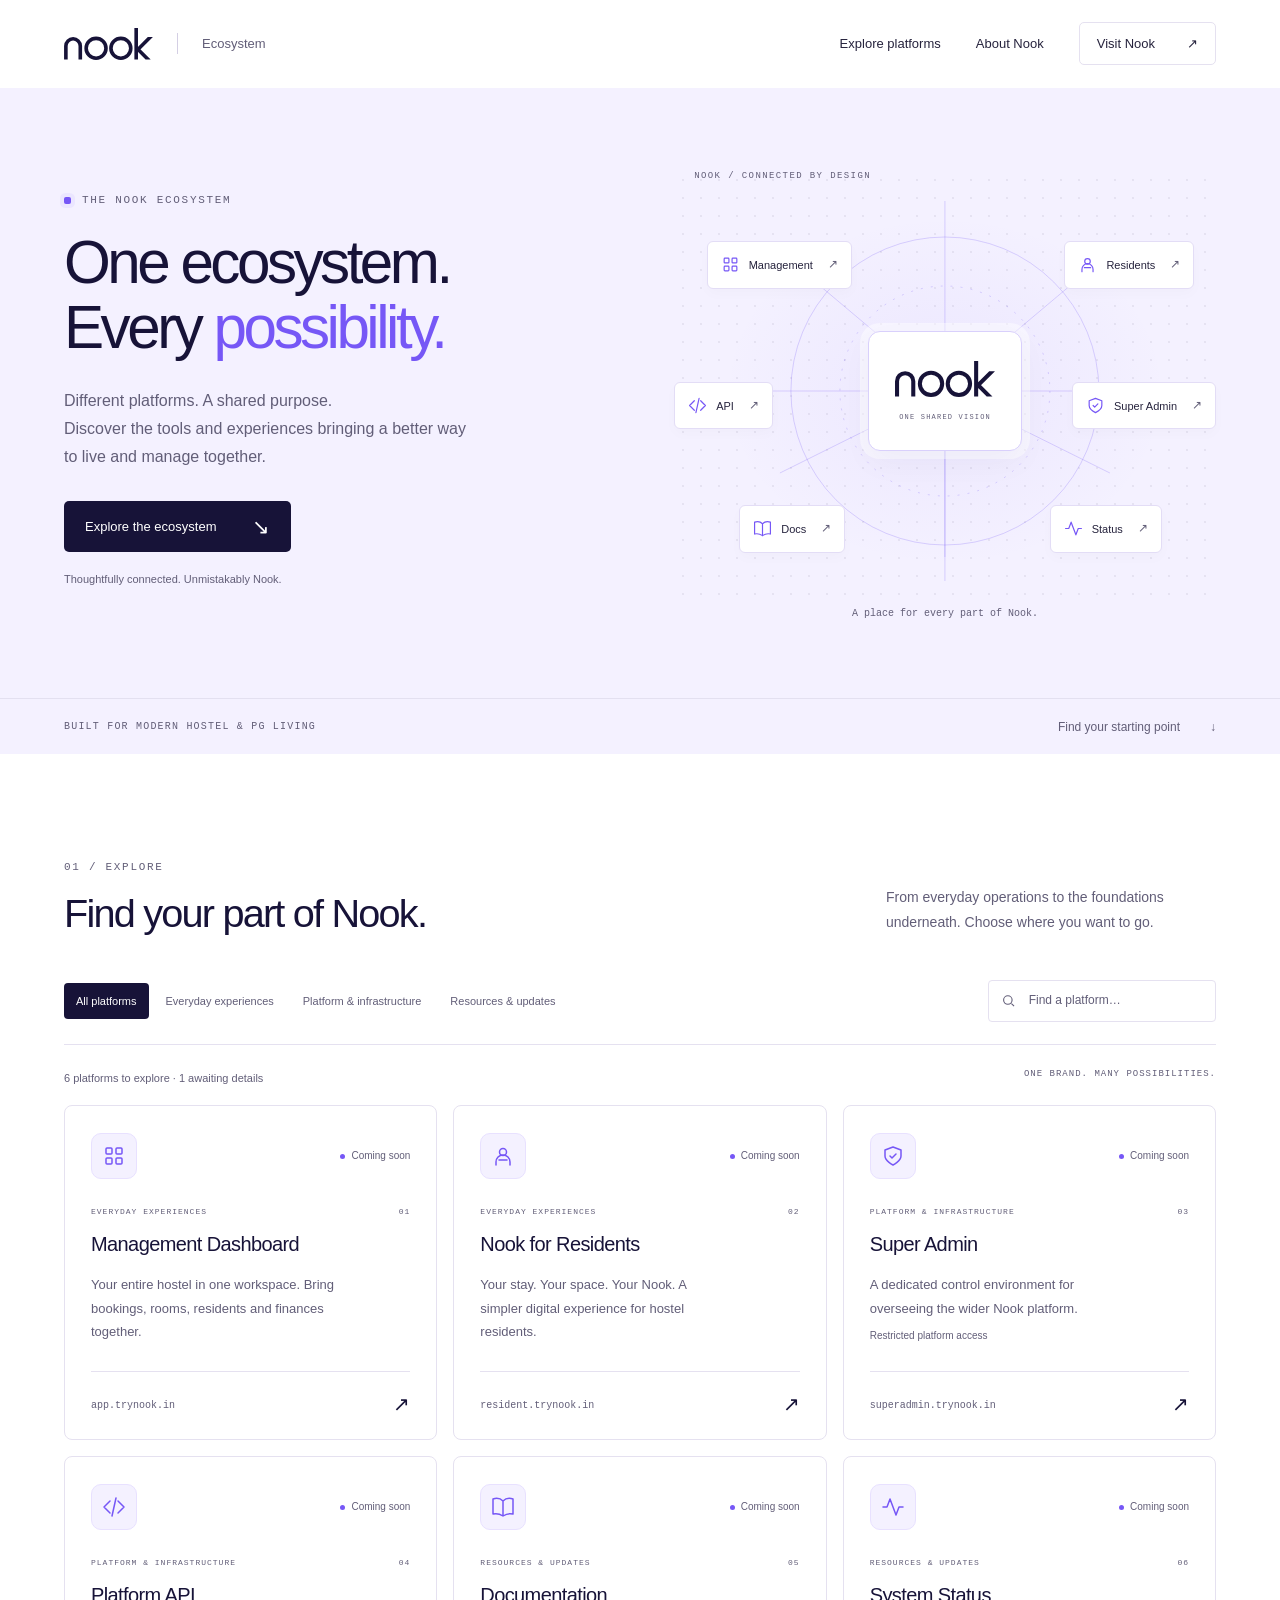
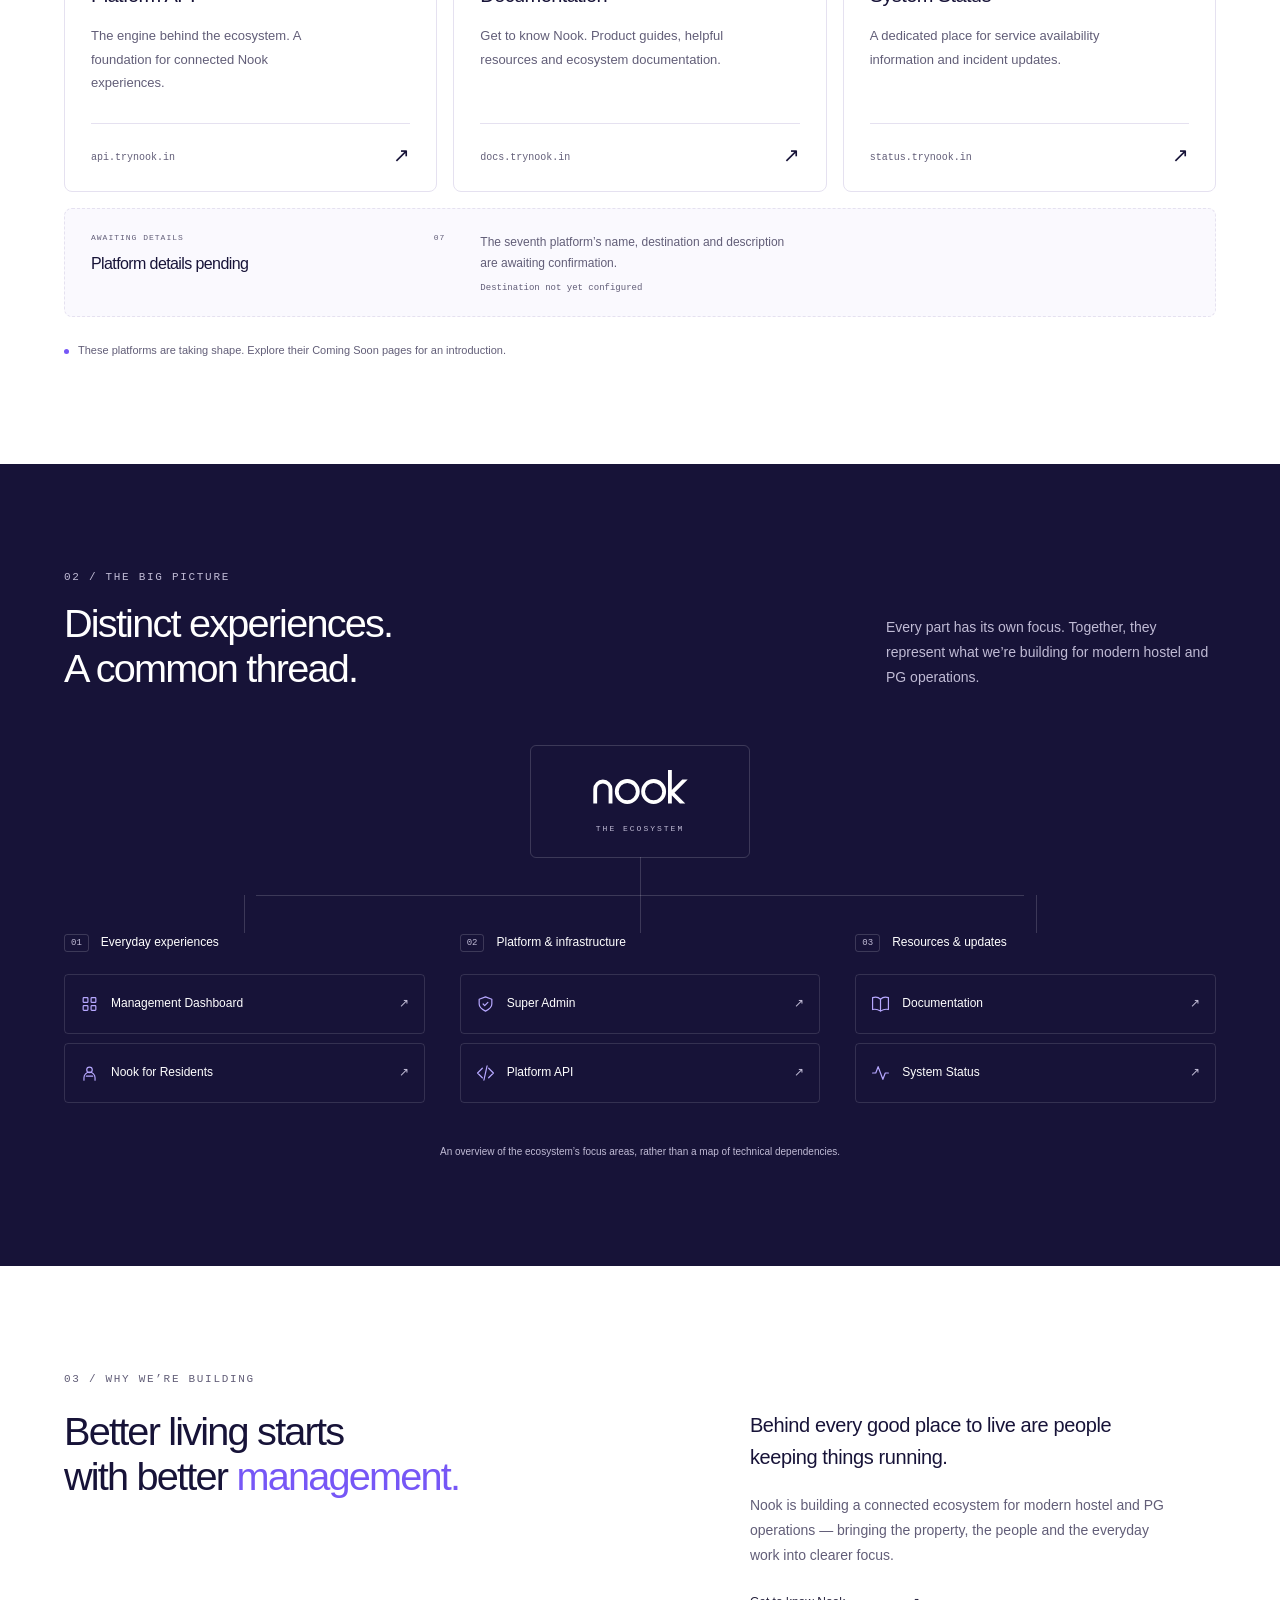
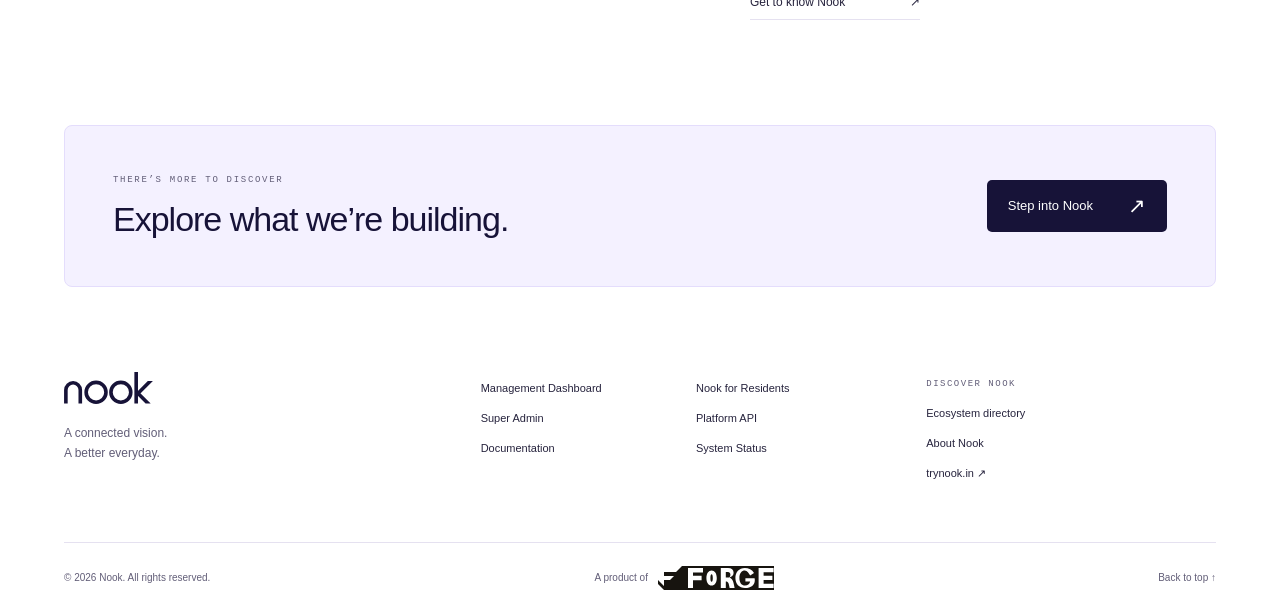
==== commit 8b7dacf4: "update" ====
--- a/ecosystem/mirror/index.html
+++ b/ecosystem/mirror/index.html
@@ -82,6 +82,6 @@
     </section>
     <section class="closing wrap" aria-labelledby="closing-title"><div class="closing-inner"><div><p class="eyebrow">THERE’S MORE TO DISCOVER</p><h2 id="closing-title">Explore what we’re building.</h2></div><a class="button" href="https://trynook.in/">Step into Nook <span aria-hidden="true">↗</span></a></div></section>
   </main>
-  <footer class="footer wrap"><div class="footer-top"><div class="footer-brand"><a href="https://trynook.in/" aria-label="Visit Nook"><img src="/assets/svg/nook-logo-primary.svg" alt="nook" width="89" height="32"></a><p>A connected vision.<br>A better everyday.</p></div><nav class="footer-directory" aria-label="Ecosystem platforms" id="footer-links"></nav><nav class="footer-main" aria-label="About Nook"><span>DISCOVER NOOK</span><a href="#platforms">Ecosystem directory</a><a href="https://trynook.in/about.html">About Nook</a><a href="https://trynook.in/">trynook.in ↗</a></nav></div><div class="footer-bottom"><p>© <span id="year"></span> Nook. All rights reserved.</p><p class="forge-credit">A product of <img src="/assets/forge/FORGE-horizontal.svg" alt="FORGE" width="97" height="20" loading="lazy"></p><a href="#main">Back to top ↑</a></div></footer>
+  <footer class="footer wrap"><div class="footer-top"><div class="footer-brand"><a href="https://trynook.in/" aria-label="Visit Nook"><img src="/assets/svg/nook-logo-primary.svg" alt="nook" width="89" height="32"></a><p>A connected vision.<br>A better everyday.</p></div><nav class="footer-directory" aria-label="Ecosystem platforms" id="footer-links"></nav><nav class="footer-main" aria-label="About Nook"><span>DISCOVER NOOK</span><a href="#platforms">Ecosystem directory</a><a href="https://trynook.in/about.html">About Nook</a><a href="https://trynook.in/">trynook.in ↗</a></nav></div><div class="footer-bottom"><p>© <span id="year"></span> Nook. All rights reserved.</p><p class="forge-credit">A product of <img src="/assets/forge/FORGE-horizontal-white-on-ink.svg" alt="FORGE" width="116" height="24" loading="lazy"></p><a href="#main">Back to top ↑</a></div></footer>
 </body>
 </html>
--- a/ecosystem/mirror/mirror.css
+++ b/ecosystem/mirror/mirror.css
@@ -1690,7 +1690,7 @@
 
 }
 
-/* Match the official Forge attribution on the existing light ecosystem pages. */
+/* Official Forge attribution using the supplied white-on-ink asset. */
 .footer-bottom {
   align-items: center;
 }
@@ -1702,8 +1702,8 @@
   white-space: nowrap;
 }
 .forge-credit img {
-  width: auto;
-  height: 20px;
+  width: 116px;
+  height: 24px;
 }
 @media (max-width: 760px) {
   .footer-bottom .forge-credit {
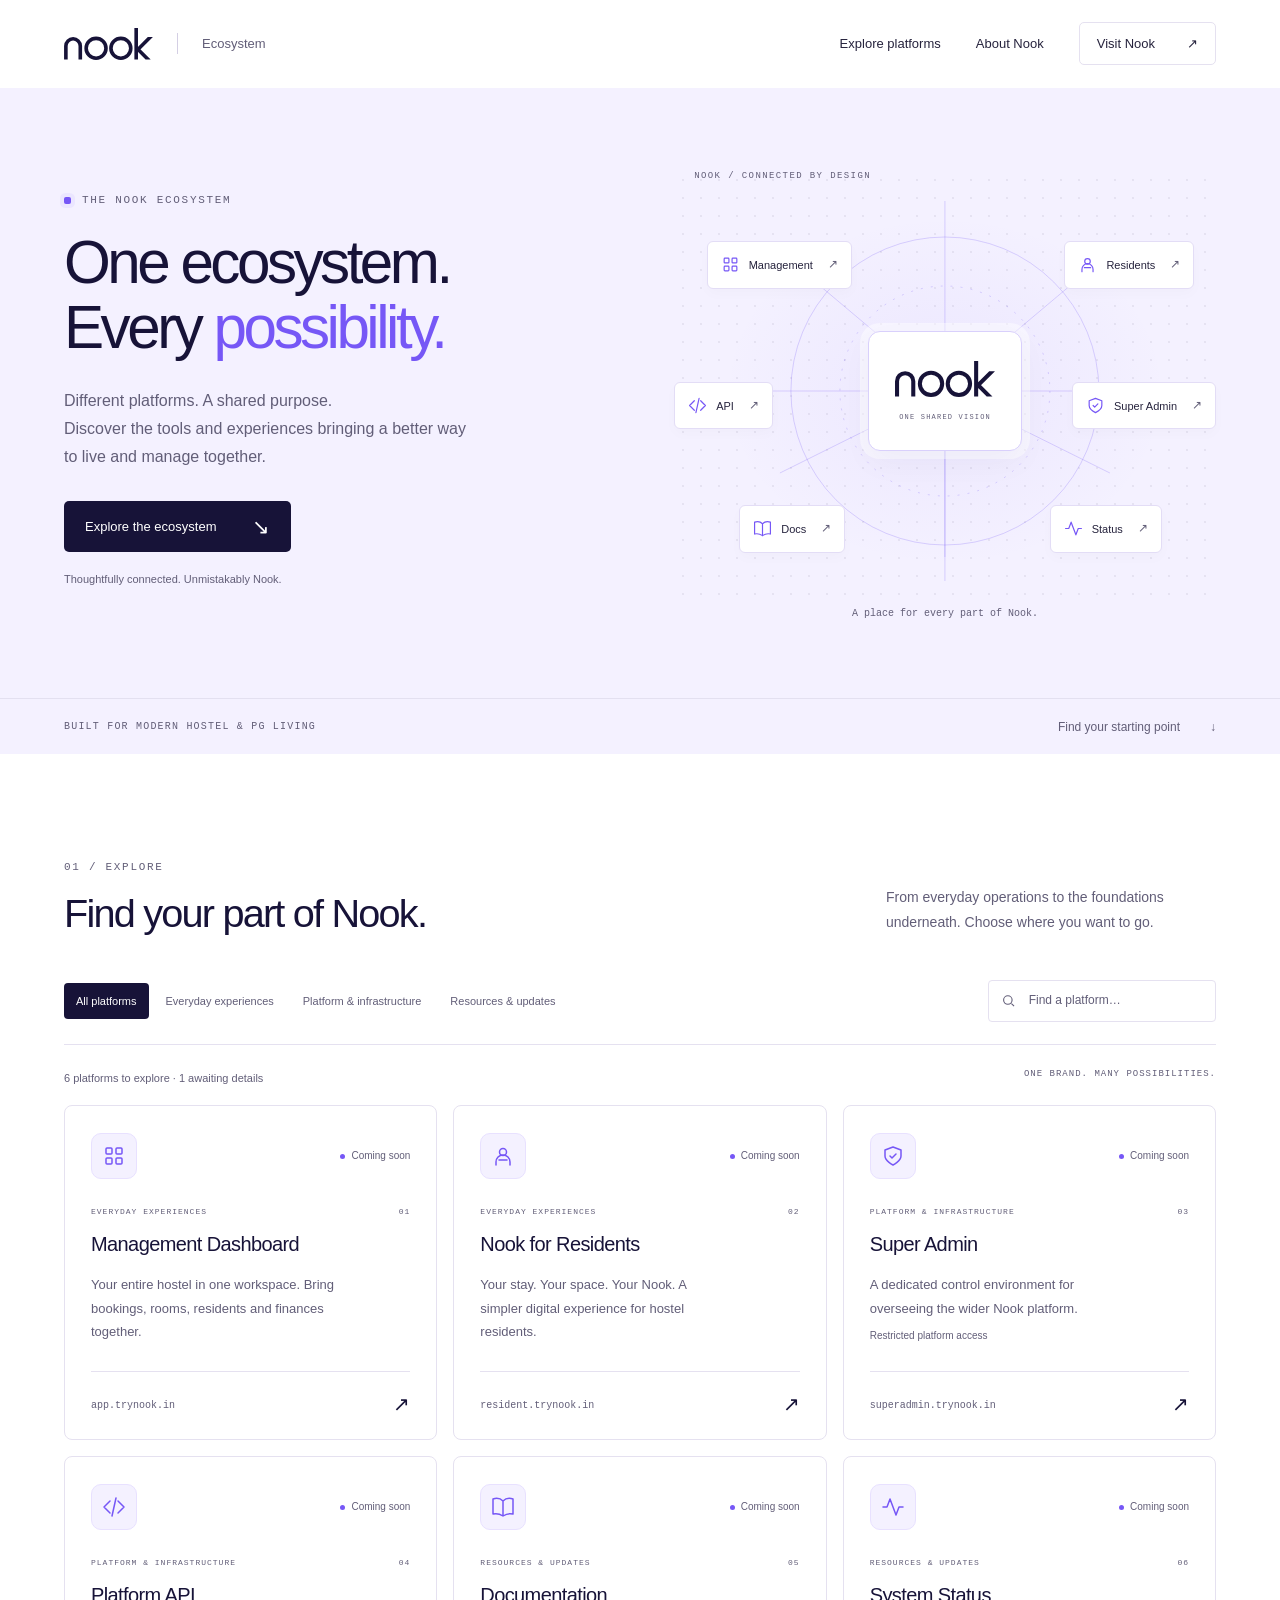
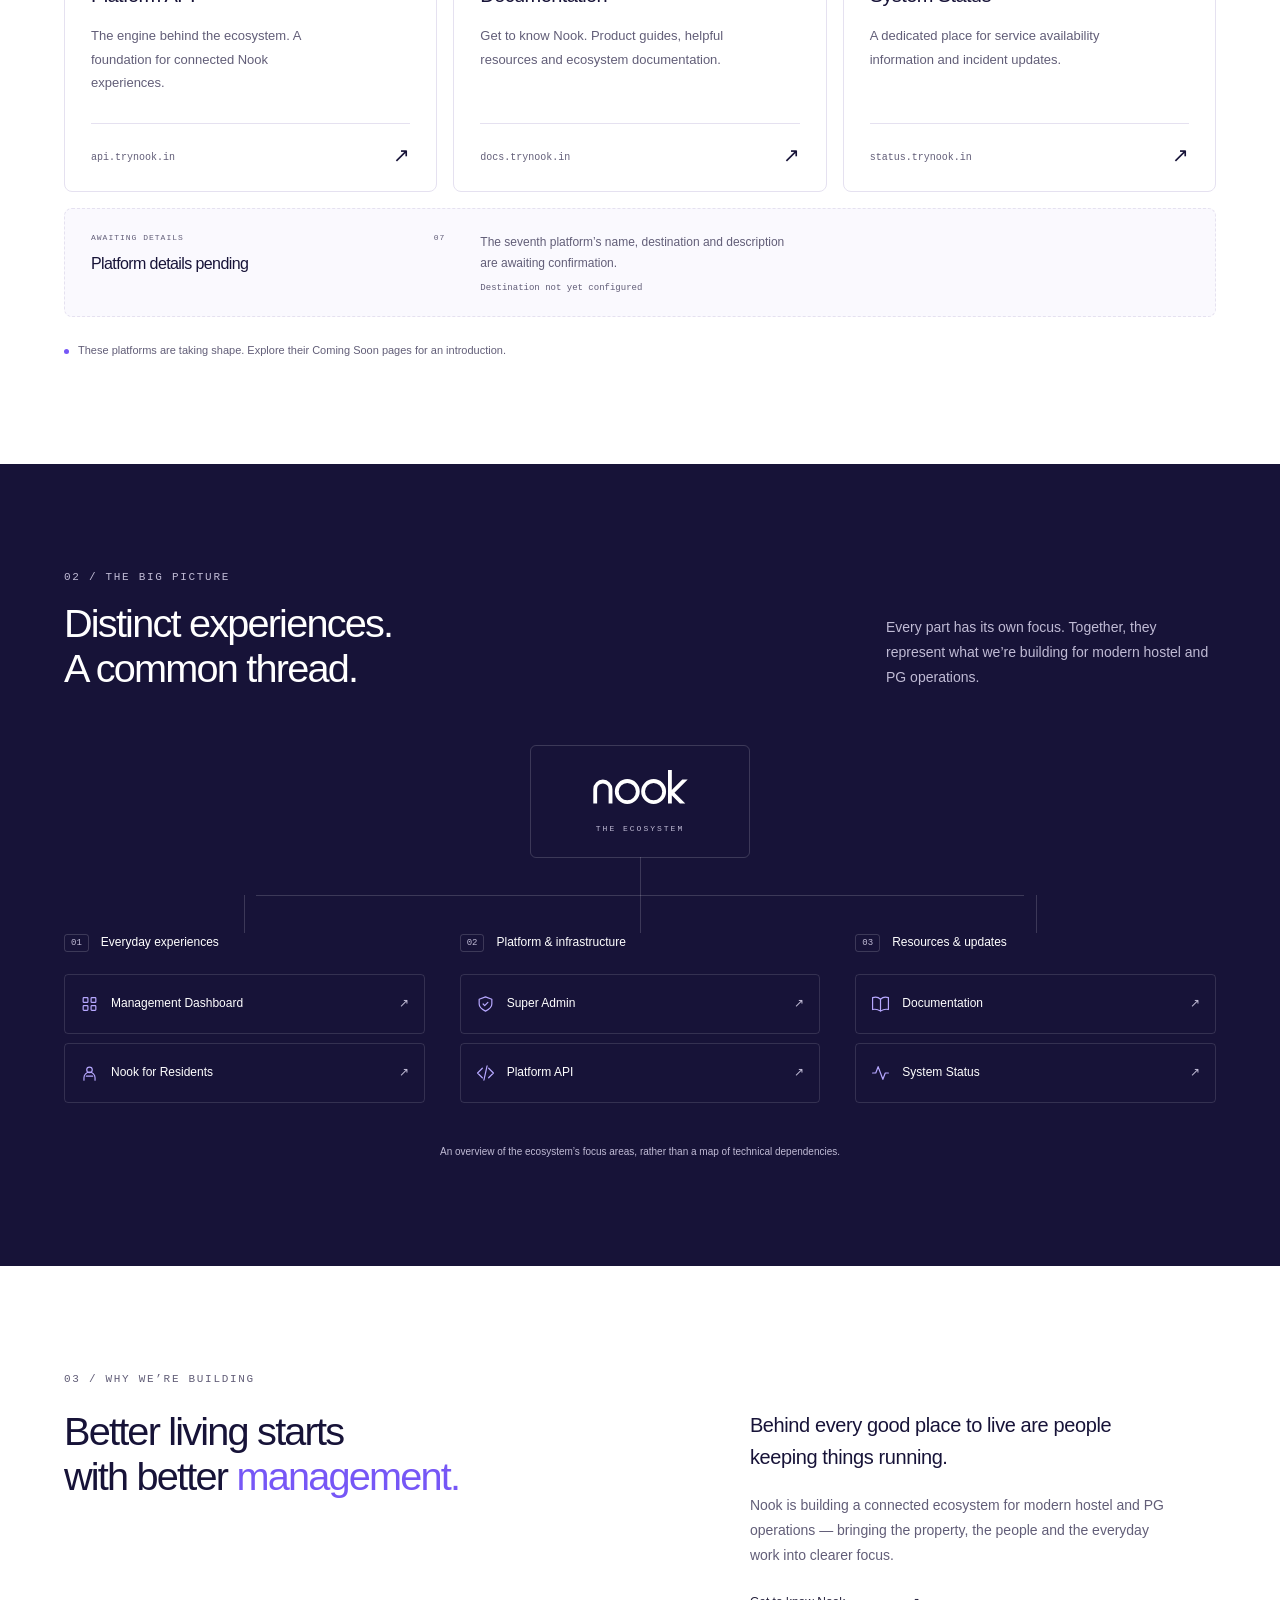
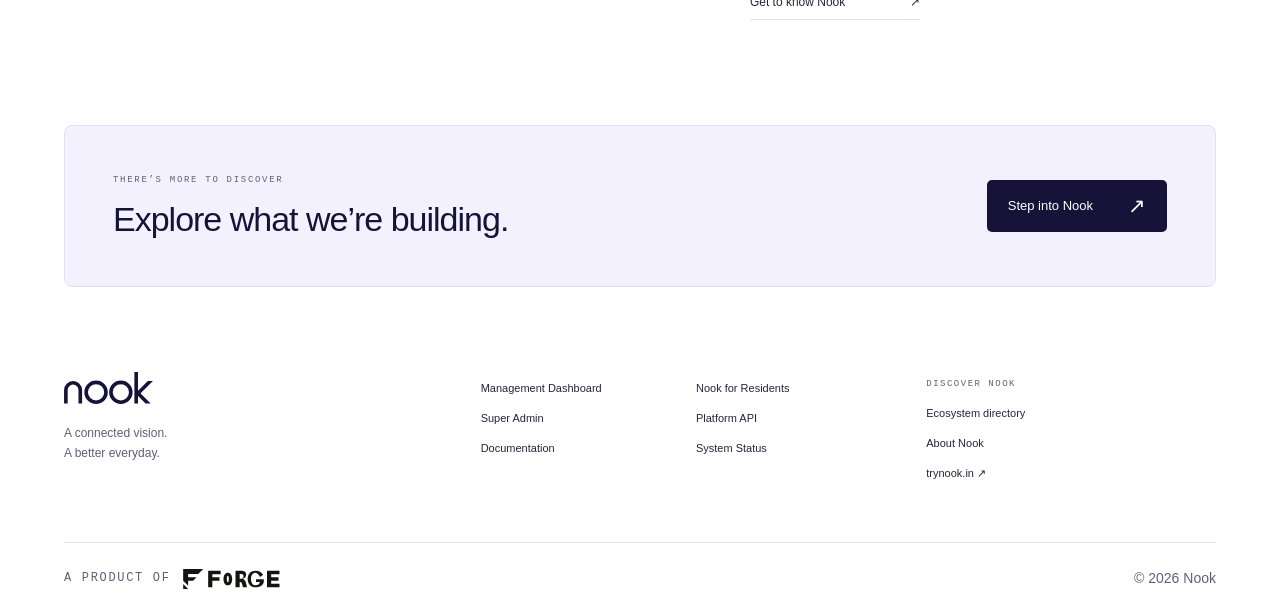
==== commit f3042a60: "footer" ====
--- a/ecosystem/mirror/index.html
+++ b/ecosystem/mirror/index.html
@@ -82,6 +82,6 @@
     </section>
     <section class="closing wrap" aria-labelledby="closing-title"><div class="closing-inner"><div><p class="eyebrow">THERE’S MORE TO DISCOVER</p><h2 id="closing-title">Explore what we’re building.</h2></div><a class="button" href="https://trynook.in/">Step into Nook <span aria-hidden="true">↗</span></a></div></section>
   </main>
-  <footer class="footer wrap"><div class="footer-top"><div class="footer-brand"><a href="https://trynook.in/" aria-label="Visit Nook"><img src="/assets/svg/nook-logo-primary.svg" alt="nook" width="89" height="32"></a><p>A connected vision.<br>A better everyday.</p></div><nav class="footer-directory" aria-label="Ecosystem platforms" id="footer-links"></nav><nav class="footer-main" aria-label="About Nook"><span>DISCOVER NOOK</span><a href="#platforms">Ecosystem directory</a><a href="https://trynook.in/about.html">About Nook</a><a href="https://trynook.in/">trynook.in ↗</a></nav></div><div class="footer-bottom"><p>© <span id="year"></span> Nook. All rights reserved.</p><p class="forge-credit">A product of <img src="/assets/forge/FORGE-horizontal-white-on-ink.svg" alt="FORGE" width="116" height="24" loading="lazy"></p><a href="#main">Back to top ↑</a></div></footer>
+  <footer class="footer wrap"><div class="footer-top"><div class="footer-brand"><a href="https://trynook.in/" aria-label="Visit Nook"><img src="/assets/svg/nook-logo-primary.svg" alt="nook" width="89" height="32"></a><p>A connected vision.<br>A better everyday.</p></div><nav class="footer-directory" aria-label="Ecosystem platforms" id="footer-links"></nav><nav class="footer-main" aria-label="About Nook"><span>DISCOVER NOOK</span><a href="#platforms">Ecosystem directory</a><a href="https://trynook.in/about.html">About Nook</a><a href="https://trynook.in/">trynook.in ↗</a></nav></div><div class="footer-bottom"><p class="forge-credit">A product of <img src="/assets/forge/FORGE-horizontal.svg" alt="FORGE" width="97" height="20" loading="lazy"></p><p>© <span id="year"></span> Nook</p></div></footer>
 </body>
 </html>
--- a/ecosystem/mirror/mirror.css
+++ b/ecosystem/mirror/mirror.css
@@ -1690,25 +1690,39 @@
 
 }
 
-/* Official Forge attribution using the supplied white-on-ink asset. */
+/* Match the plain attribution row used on the existing light ecosystem pages. */
 .footer-bottom {
+  display: flex;
+  flex-wrap: wrap;
   align-items: center;
+  justify-content: space-between;
+  gap: 16px;
+  padding-block: 24px;
+  font-size: 14px;
 }
 .forge-credit {
   display: inline-flex;
   align-items: center;
-  gap: 10px;
+  gap: 12px;
+  font-family: var(--mono);
+  font-size: 12px;
+  line-height: 1.6;
+  letter-spacing: .14em;
+  text-transform: uppercase;
+  white-space: nowrap;
+}
+.forge-credit img {
+  display: block;
+  width: 97px;
+  height: 20px;
   flex-shrink: 0;
-  white-space: nowrap;
-}
-.forge-credit img {
-  width: 116px;
-  height: 24px;
-}
-@media (max-width: 760px) {
-  .footer-bottom .forge-credit {
-    flex-basis: 100%;
-    order: 1;
-    padding-top: 5px;
-  }
-}
+}
+@media (max-width: 480px) {
+  .footer-bottom {
+    font-size: 12px;
+  }
+  .forge-credit {
+    gap: 10px;
+    font-size: 10px;
+  }
+}
